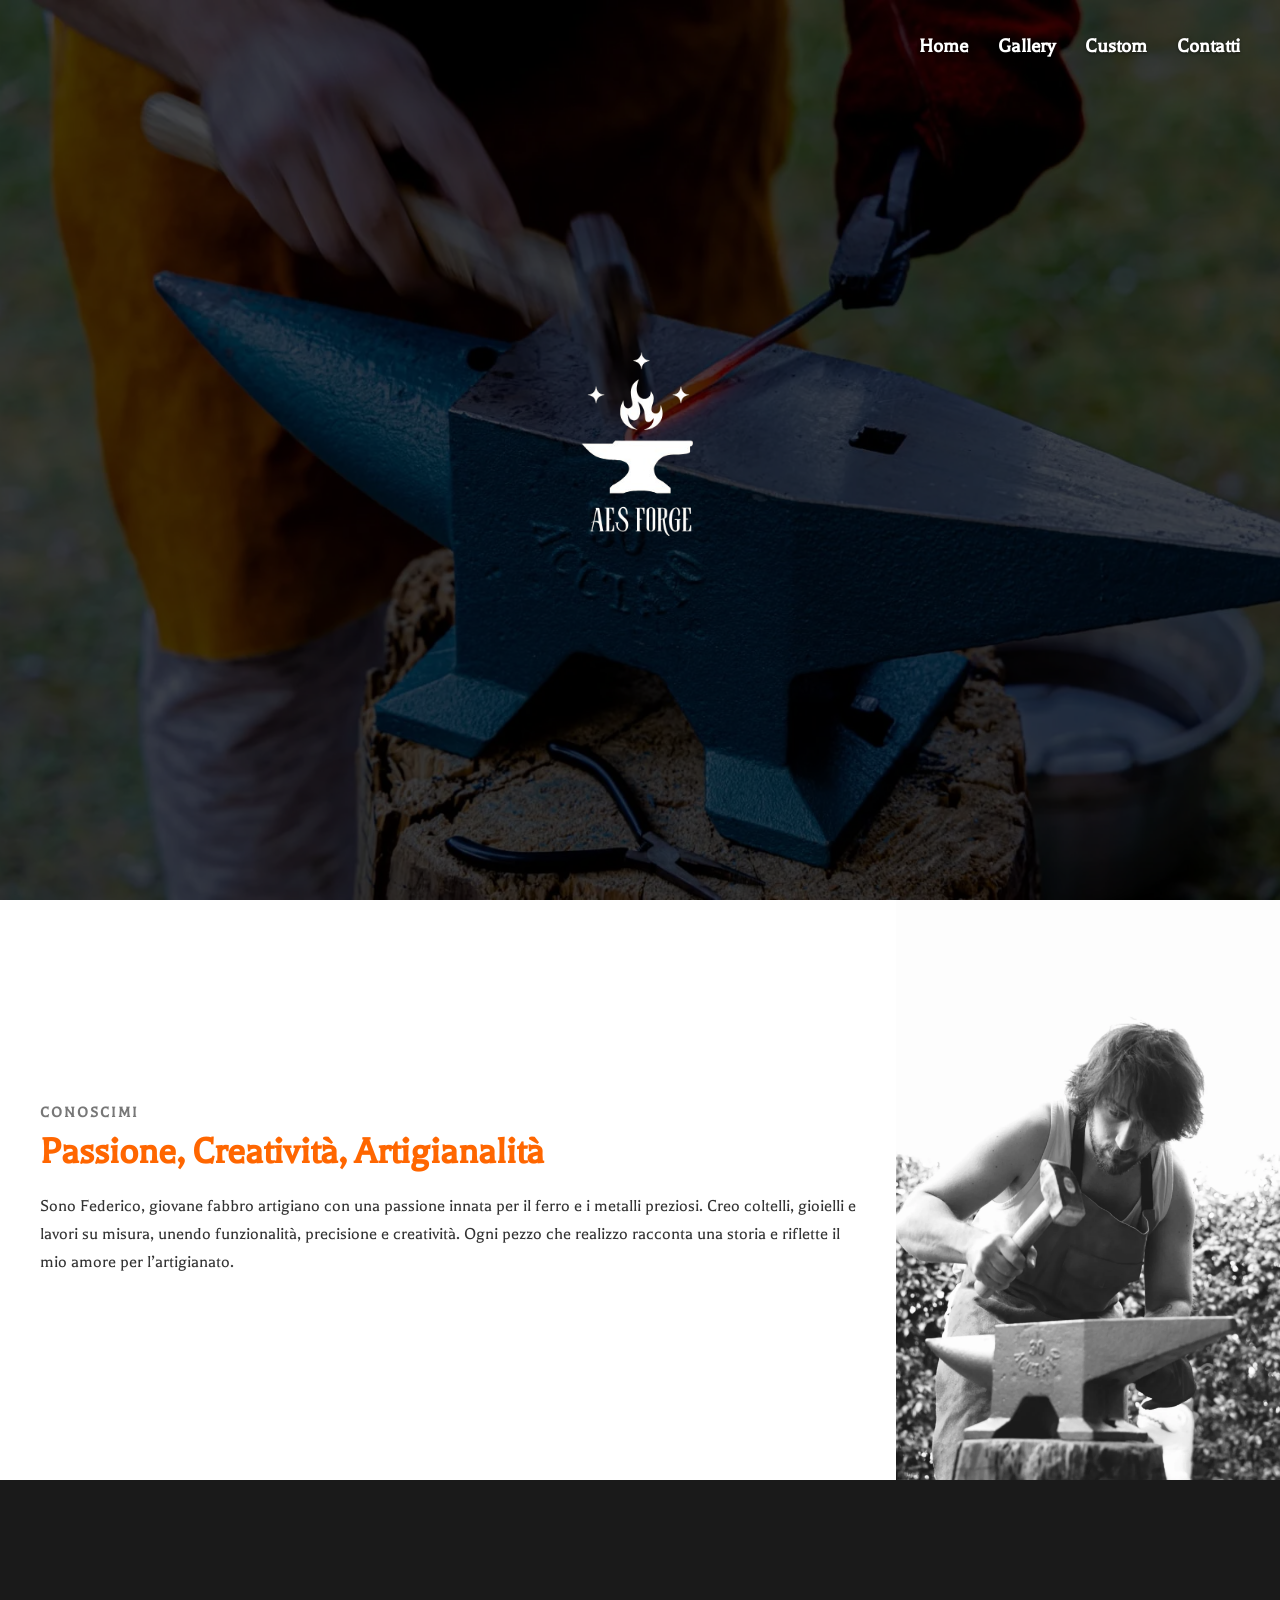
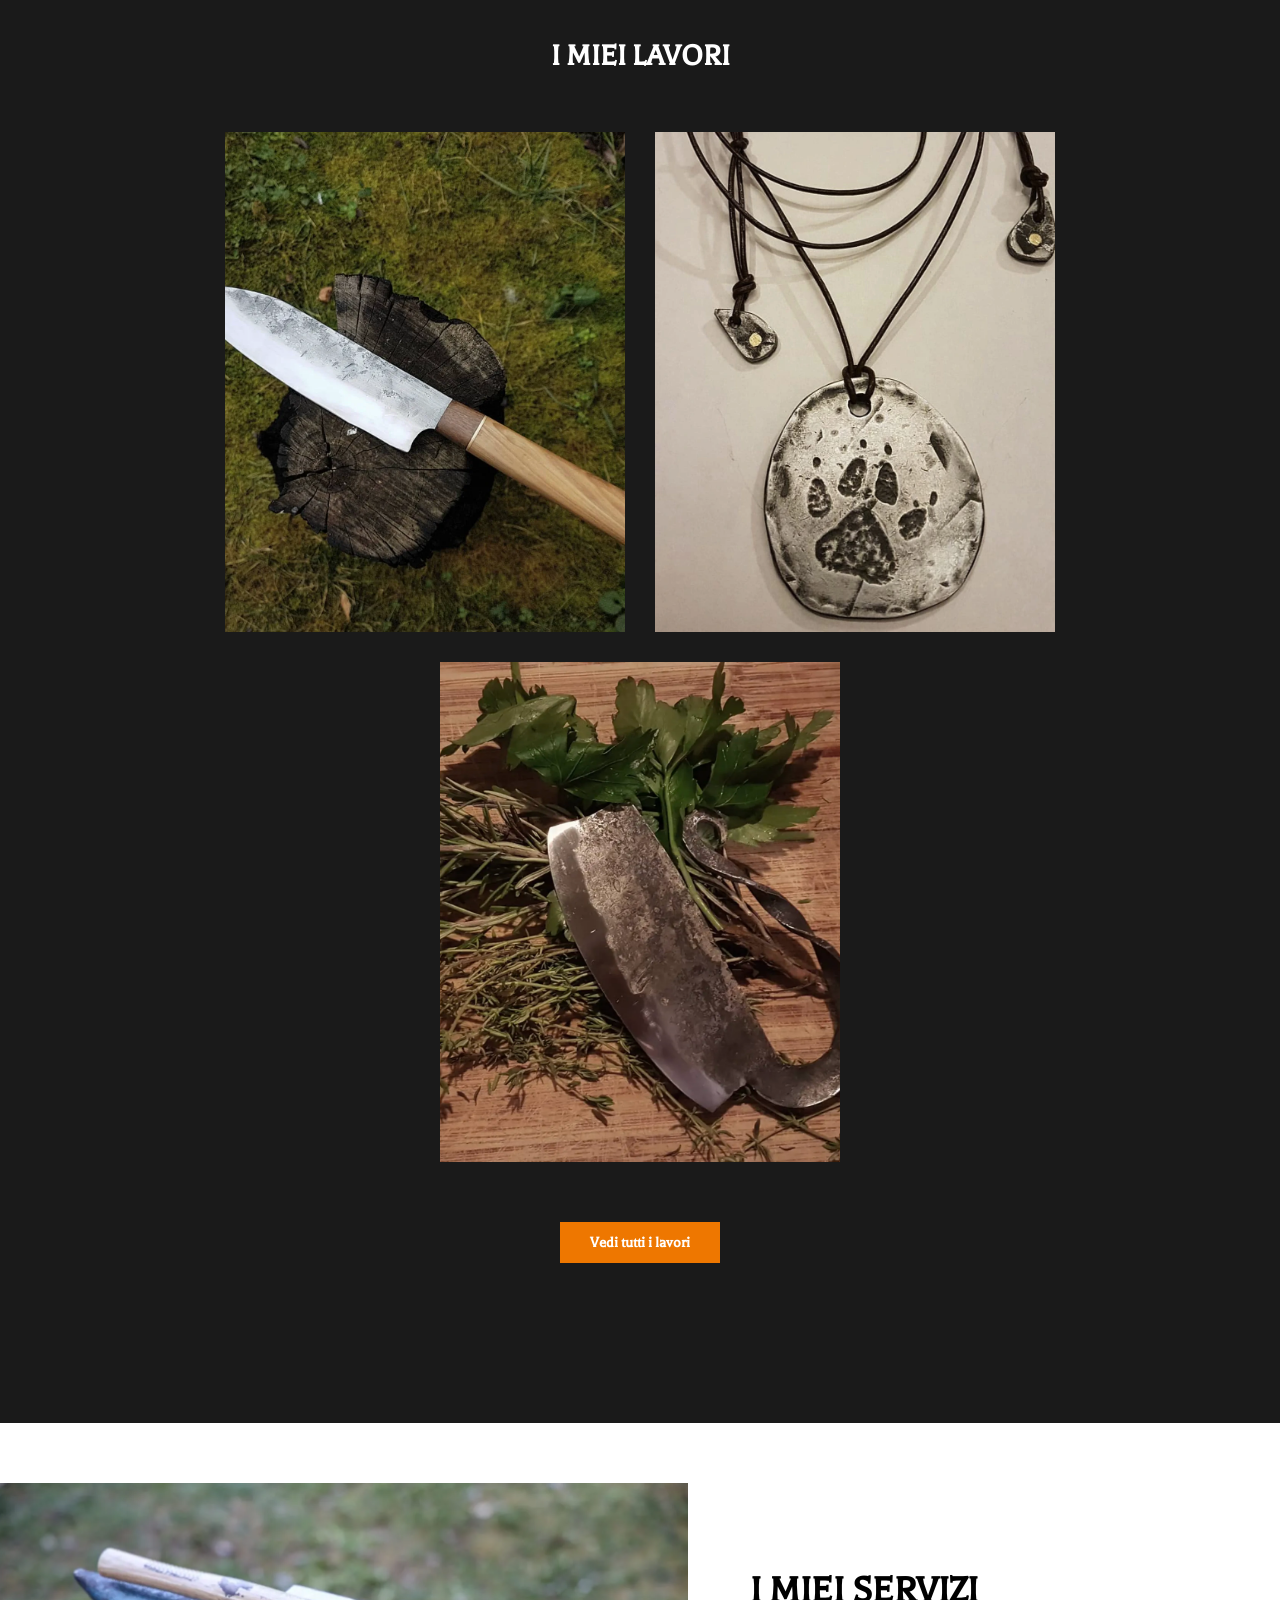
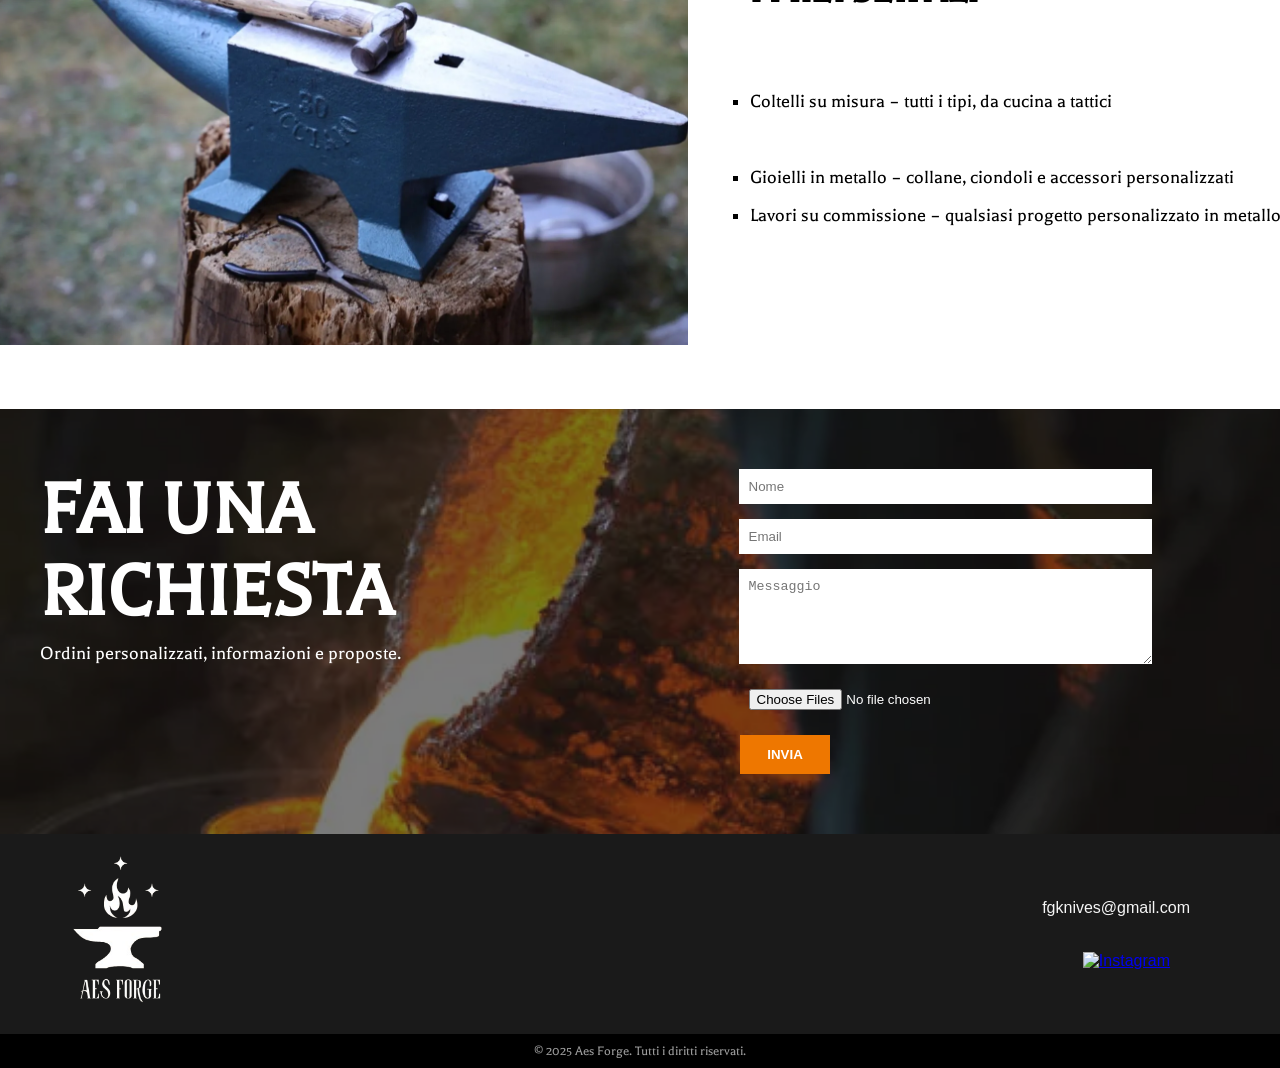
==== index.html @ 9f5e56b7 "Add files via upload" ====
<!DOCTYPE html>
<html lang="it">
<head>
  <meta charset="UTF-8" />
  <meta name="viewport" content="width=device-width, initial-scale=1.0" />
  <title>AES Forge</title>
  <link href="https://fonts.googleapis.com/css2?family=Balthazar&display=swap" rel="stylesheet">
 <link rel="stylesheet" href="css/style.css">



 


</head>
<body>
  <!-- Navbar -->
  <nav id="navbar" class="navbar">
   
    <ul class="nav-links">
      <li><a href="index.html">Home</a></li>
      <li><a href="gallery.html">Gallery</a></li>
      <li><a href="custom.html">Custom</a></li>
    
      <li><a href="contatti.html">Contatti</a></li>
     

    </ul>
  </nav>
  

  <!-- Hero -->
  <section class="hero">
    <img src="img/AES_FORGE-removebg-preview.png" alt="AES Forge Logo" width="150" />
    
  </section>

  <!-- Contenuto -->
 
  <section id="chi-sono" style="display:flex; flex-wrap:wrap; min-height:500px;">
    <!-- Colonna sinistra: testi (70%) -->
    <div class="chi-sono-testo" style="flex:0 0 70%; padding:60px 40px; display:flex; flex-direction:column; justify-content:center; opacity:0; transform:translateX(-150px); transition: all 1.5s cubic-bezier(0.77, 0, 0.175, 1);">
      <h5 style="font-size:1rem; color:#777; text-transform:uppercase; letter-spacing:2px; margin-bottom:10px;">Conoscimi</h5>
      <h1 style="font-size:2.5rem; color:#FF6600; margin-bottom:20px;">Passione, Creatività, Artigianalità</h1>
      <p style="font-size:1.1rem; color:#333; line-height:1.6;">
        Sono Federico, giovane fabbro artigiano con una passione innata per il ferro e i metalli preziosi. Creo coltelli, gioielli e lavori su misura, unendo funzionalità, precisione e creatività. Ogni pezzo che realizzo racconta una storia e riflette il mio amore per l’artigianato.
      </p>
    </div>
  
    <!-- Colonna destra: foto (30%) -->
    <div class="chi-sono-foto" style="flex:0 0 30%; position:relative; opacity:0; transform:translateX(150px); transition: all 1.5s cubic-bezier(0.77, 0, 0.175, 1);">
      <img src="img/bubi2.webp" alt="Foto dell'artigiano" style="width:100%; height:100%; object-fit:cover;">
    </div>
  </section>
  
  
  
  



  <script>
   const chiTesto = document.querySelector('.chi-sono-testo');
const chiFoto = document.querySelector('.chi-sono-foto');

function revealChiSono() {
  const top = chiTesto.getBoundingClientRect().top;
  const bottom = chiTesto.getBoundingClientRect().bottom;
  const windowHeight = window.innerHeight;

  if (top < windowHeight - 100 && bottom > 100) {
    // Appare la colonna di sinistra
    chiTesto.style.opacity = '1';
    chiTesto.style.transform = 'translateX(0)';

    // Appare la foto a destra
    chiFoto.style.opacity = '1';
    chiFoto.style.transform = 'translateX(0)';
  } else {
    // Scompare la colonna di sinistra
    chiTesto.style.opacity = '0';
    chiTesto.style.transform = 'translateX(-150px)';

    // Scompare la foto a destra
    chiFoto.style.opacity = '0';
    chiFoto.style.transform = 'translateX(150px)';
  }
}

window.addEventListener('scroll', revealChiSono);
revealChiSono();




    </script>
  
  
  
  






  </section>
  










  













  
  <section id="preview-gallery">
    <h2>I MIEI LAVORI</h2>
    
    <div class="preview-images">
      <img src="img/lavori/coltello8.webp" alt="Cancello su misura">
      <img src="img/lavori/collana1.webp" alt="Ringhiera artistica">
      <img src="img/lavori/coltello6.webp" alt="Mobile in ferro battuto">
    </div>
  
    <a href="gallery.html" class="btn">Vedi tutti i lavori</a>
  </section>
  



  <section class="servizi">
    <div class="container">
      <div class="servizi-content">
        <div class="servizi-img">
          <img src="img/services.webp" alt="Fabbro al lavoro">
        </div>
  
        <div class="servizi-text">
          <h2>I MIEI SERVIZI</h2>
          <ul>
            <li>Coltelli su misura – tutti i tipi, da cucina a tattici</li>
            <li>Spade e armi decorative – pezzi unici e da collezione</li>
            <li>Gioielli in metallo – collane, ciondoli e accessori personalizzati</li>

            <li>Lavori su commissione – qualsiasi progetto personalizzato in metallo</li>
          </ul>
        </div>
      </div>
    </div>
  </section>
  
  <script>
    const items = document.querySelectorAll(".servizi-text li");

const observer = new IntersectionObserver((entries) => {
  entries.forEach(entry => {
    if (entry.isIntersecting) {
      // aggiungo animazione sequenziale
      items.forEach((item, index) => {
        setTimeout(() => {
          item.classList.add("show");
        }, index * 200); // 200ms di delay tra un li e l’altro
      });
    } else {
      // resetto per poter rianimare quando riscorro
      items.forEach(item => item.classList.remove("show"));
    }
  });
}, { threshold: 0.3 }); // attiva quando almeno il 30% della lista è visibile

observer.observe(document.querySelector(".servizi-text ul"));

  </script>
  




<section class="banner">
    <div class="overlay"></div>
  
    <div class="banner-content">
      <div class="banner-left">
        <h1>FAI UNA RICHIESTA</h1>
        <p>Ordini personalizzati, informazioni e proposte.</p>
      </div>
  
      <div class="banner-right">
        <form action="send.php" method="POST" enctype="multipart/form-data">
            <input type="text" name="name" placeholder="Nome" required>
            <input type="email" name="email" placeholder="Email" required>
            <textarea name="inquiry" placeholder="Messaggio" rows="5" required></textarea>
            <input type="file" name="images" accept="image/pdf" multiple>
            
            
            
            <button type="submit">INVIA</button>
          </form>
          
      </div>
    </div>
  </section>
<script>
document.addEventListener("DOMContentLoaded", () => {
  const bannerLeft = document.querySelector('.banner-left');
  const bannerRight = document.querySelector('.banner-right');

  const observer = new IntersectionObserver((entries) => {
    entries.forEach(entry => {
      if (entry.isIntersecting) {
        if (entry.target.classList.contains('banner-left')) {
          entry.target.classList.add('show');
        } else if (entry.target.classList.contains('banner-right')) {
          setTimeout(() => {
            entry.target.classList.add('show');
          }, 300);
        }
      } else {
        // Reset quando l’elemento esce dal viewport
        entry.target.classList.remove('show');
      }
    });
  }, { threshold: 0.3 });

  observer.observe(bannerLeft);
  observer.observe(bannerRight);
});


</script>  








<footer class="footer">
  <!-- Sezione superiore -->
  <div class="footer-top">
    <div class="footer-left">
      <a href="#"><img src="img/AES_FORGE-removebg-preview.png" alt="Logo"></a>
    </div>
    <div class="footer-right">
      <a href="mailto:info@tuosito.com" class="footer-mail">fgknives@gmail.com</a>
      <div class="social-buttons">
        <a href="#"><img src="img/ig50.png" alt="Instagram"></a>
        
      </div>
    </div>
  </div>

  <!-- Sezione inferiore -->
  
</footer>
<div class="footer-bottom">
    <p>© 2025 Aes Forge. Tutti i diritti riservati.</p>
  </div>

  
  

  <a href="#" id="back-to-top" title="Torna su">↑</a>
  <script>
    const backToTopButton = document.getElementById('back-to-top');
  
    window.addEventListener('scroll', () => {
      if (window.scrollY > 200) { // mostra il pulsante dopo 200px di scroll
        backToTopButton.style.display = 'block';
      } else {
        backToTopButton.style.display = 'none';
      }
    });
  
    backToTopButton.addEventListener('click', (e) => {
      e.preventDefault();
      window.scrollTo({
        top: 0,
        behavior: 'smooth' // scorrimento morbido
      });
    });
  </script>
  

</body>
</html>
---- css/style.css ----
/* Reset */
 * {
    margin: 0;
    padding: 0;
    box-sizing: border-box;
  }

  body {
    font-family: 'Balthazar', serif;
    color: white;
     max-width: 100%;
  overflow-x: hidden!important;
   
  }

  /* Navbar */
  .navbar {
    position: absolute; /* si sovrappone all’hero */
    margin-top: 20px;
    left: 0;
    width: 100%;
    display: flex;
    align-items: center;
    justify-content: space-between;
    padding: 15px 40px;
    background: transparent; /* trasparente sopra l’immagine */
    z-index: 10; /* sopra l’hero */
  }
/* Logo */
.navbar .logo img {
  display: block;
  max-height: 60px;
}

/* Lista link */

.navbar .nav-links {
  list-style: none;
  display: flex;
  gap: 30px;
  margin-left: auto; /* spinge tutta la lista a destra */
  padding: 0;
}

.navbar .nav-links li a {
  text-decoration: none;
  color: #fff; /* bianchi per risaltare sopra l’hero */
  font-weight: 600;
  font-size: 21px;
  transition: color 0.3s ease;
  text-shadow: 0 1px 3px rgba(0,0,0,0.5); /* migliora leggibilità */
}

.navbar .nav-links li a:hover {
  color:#ee7700; /* effetto elegante hover */
}



  /* Hero1 */
  .hero {
    position: relative; /* necessario per l'overlay */
    height: 100vh;
    background: url('../img/hero.webp') center/cover no-repeat;
    display: flex;
    justify-content: center;
    align-items: center;
  }
  
  .hero::after {
    content: "";
    position: absolute;
    top: 0;
    left: 0;
    width: 100%;
    height: 100%;
    background-color: rgba(0, 0, 0, 0.713); /* overlay nero semitrasparente */
    z-index: 1;
  }
  
  .hero img {
    position: relative;
    z-index: 2; /* fa sì che il logo stia sopra l'overlay */
  }
  .hero-logo {
    font-size: 48px;
    font-weight: bold;
    margin-top: 20px;
  }

  .hero-subtitle {
    font-size: 20px;
    margin-top: 10px;
  }


  
  
 




  
  /* Contenuto dopo l'hero */




/* Animazione iniziale: traslazione da sinistra + fade-in */
.chi-sono-anim {
  opacity: 0;
  transform: translateX(-50px);
  transition: all 1s ease-out;
}

/* Classe attiva quando entra in viewport */
.chi-sono-anim.visible {
  opacity: 1;
  transform: translateX(0);
}

/* Zoom leggero sulla foto */
.chi-sono-foto img {
  transition: transform 1s ease-out, opacity 1s ease-out;
  opacity: 0.9;
}

.chi-sono-anim.visible .chi-sono-foto img {
  transform: scale(1.05);
  opacity: 1;
}













.servizi {
  padding: 60px 20px;
  background: #ffffff;
  color: black;
 
}

.container {
  max-width: 1200px;
  margin: 0 auto;
}

.servizi-content {
  display: flex;
  align-items: center;
  gap: 20px;
  flex-wrap: wrap; /* su mobile va a colonna */
}

.servizi-img {
  flex: 1;
}

.servizi-img img {
  width: 120%;
 transform: translateX(-60px);
 
}

.servizi-text {
  flex: 1;
  transform: translateX(100px);
  
}

.servizi-text h2 {
  font-size: 40px;
  
  margin-top: -100px;
  color: #000000;
}

.servizi-text ul {
  list-style-type: square;
  padding: 0;
 transform: translateY(5rem);
 
}


.servizi-text li {
  opacity: 0;
 
  transition: opacity 0.6s ease, transform 0.6s ease;
  margin-bottom: 18px;
  font-size: 20px;
}

.servizi-text li.show {
  opacity: 1;
  transform: translateY(0);
}



















  
  #preview-gallery {
    text-align: center;
    padding: 60px 20px;
    background-color: #1a1a1a;
     /* leggero sfondo per staccare dalla hero */
     
  }
  
  #preview-gallery h2 {
    font-size: 2rem;
    margin-top: 100px;
    color: #ffffff;
  }
  

  
  .preview-images {
    display: flex;
    flex-wrap: wrap;
    justify-content: center;
    gap: 30px;
    margin-bottom: 60px;
    margin-top: 60px;

  }
  
  .preview-images img {
    width: 400px;
    height: 500px;
    object-fit: cover;
    
   
    transition: transform 0.3s, box-shadow 0.3s;
  }
  
  .preview-images img:hover {
    transform: scale(1.05);
   
  }
  
  #preview-gallery .btn {
    display: inline-block;
    padding: 12px 30px;
    background-color: #ee7700; /* colore del bottone */
    color: #ffffff;
    text-decoration: none;
    margin-bottom: 100px;
    font-weight: bold;
    transition: background-color 0.3s;
  }
  
  #preview-gallery .btn:hover {
    background-color: #944c03;
    color: white;
  }













  /* banner */
  .banner {
    position: relative;
    display: flex;
    justify-content: center;
    align-items: center;
    padding: 60px 20px;
    background: url('../img/banner3.webp') center/cover no-repeat;
    color: #fff;
    flex-wrap: wrap;
  }
  
  .banner .overlay {
    position: absolute;
    top: 0;
    left: 0;
    width: 100%;
    height: 100%;
    background-color: rgba(26, 25, 25, 0.572); /* overlay semitrasparente */
    z-index: 1;
  }
  
  .banner-content {
    position: relative;
    display: flex;
    justify-content: space-between;
    align-items: flex-start;
    flex-wrap: wrap;
    width: 100%;
    max-width: 1200px;
    gap: 20px;
    z-index: 2;
  }
  
  .banner-left {
    flex: 1;
    min-width: 250px;
  }
  
  .banner-left h1 {
    font-family: 'Balthazar', serif;
    font-size: 5rem;
    margin-bottom: 10px;
  }
  
  .banner-left p {
    font-size: 20px;
  }
  
  .banner-right {
    flex: 1;
    min-width: 300px;
  }
  
  .banner-right form {
    display: flex;
    flex-direction: column;
    align-items: center;
    gap: 15px;
  }
  
  .banner-right input,
  .banner-right textarea {
    padding: 10px;
    border: none;
    
    width: 70%;
  }
  
  .banner-right button {
    padding: 12px;
    border: none;
    background-color: #ee7700;
    color: #fff;
    margin-left: -320px;
    cursor: pointer;
    font-weight: bold;
    transition: background-color 0.3s ease;
    width: 90px;
  }
  
  .banner-right button:hover {
    background-color: #9c3f01;
  }
  



/* Stato iniziale */
.banner-left,
.banner-right {
  opacity: 0;
  transition: opacity 0.8s ease, transform 0.8s ease;
}

.banner-left {
  transform: translateX(-50px); /* parte da sinistra */
}

.banner-right {
  transform: translateX(50px); /* parte da destra */
}

/* Stato finale */
.banner-left.show,
.banner-right.show {
  opacity: 1;
  transform: translateX(0);
}


  

  /* footer */

  .footer {
    background-color: #1a1a1a;
    color: #f5f5f5;
    font-family: 'Arial', sans-serif;
    padding: 50px 60px;
    font-size: 16px;
    height: 200px;
  }
  
  .footer-top {
    display: flex;
    justify-content: space-between;
    align-items: center; /* centra verticalmente logo e contenuti */
    height: 100%; /* fa sì che occupi tutta l’altezza disponibile */
  }
  .footer-left img {
    height: 160px;
    width: auto;
    display: block;
    object-fit: contain;
   z-index: 30px;
  }
  
  .footer-right {
    display: flex;
    flex-direction: column;
    align-items: flex-end;
    gap: 15px;
    margin-right: 30px;
  }
  
  .footer-mail {
    color: #f5f5f5;
    text-decoration: none;
    font-weight: 500;
    font-size: 16px;
    transition: color 0.3s, transform 0.3s;
    margin-bottom: 20px;
  }
  
  .footer-mail:hover {
    color: #ee7700;
    transform: translateY(-2px);
  }
  
  .social-buttons {
    display: flex;
    gap: 20px;
    transform: translateX(-20px); 
  }
  
  .social-buttons a img {
    width: 45px;
    transition: transform 0.3s;
  }
  
  .social-buttons a:hover img {
    transform: scale(1.15);
  }
  
  .footer-bottom {
    
    text-align: center;
    font-size: 14px;
    color: #ffffff9e;
    padding: 10px;
    background-color: #000000;
    
   
   
  }
  
  







  #back-to-top {
    position: fixed;
    bottom: 30px;
    right: 30px;
    display: none; /* inizialmente nascosta */
    background-color: #1b1b1b;
    color: #f5f5f5;
    font-size: 24px;
    padding: 10px 15px;
    text-decoration: none;
    border: none;
    cursor: pointer;
    transition: background 0.3s, transform 0.3s;
    z-index: 1000;
  }
  
  #back-to-top:hover {
    background-color: #ee7700;
    transform: translateY(-2px);
    color: #ffffff;
    border-radius: 2px; /* piccolo dettaglio elegante */
  }
  



/* ======================================= */
/* MEDIA QUERY: Schermi fino a 600px (Mobile) */
/* FOCUS: Navbar e Hero */
/* ======================================= */
@media (max-width: 600px) {

  body{
    overflow-x: hidden;
  }

    .navbar .nav-links {
        /* Mantiene il layout orizzontale come su desktop */
        flex-direction: row; 
        gap: 15px; /* Riduce lo spazio tra i link per farli stare */
        margin-left: auto;
         /* Assicura che la lista resti a destra */
    }

    .navbar .nav-links li a {
        font-size: 13px; /* Riduce la dimensione del font */
        padding: 0;
    }

    /* --- Hero --- */
    .hero {
  
        height: 60vh; /* Riduce l'altezza per schermi piccoli */
        /* display: flex; (già impostato) per centrare il logo */
        justify-content: center;
        align-items: center;
    }
    
    .hero img {
        width: 80px; /* Riduce la dimensione del logo */
    }

    /* --- Sezione Chi Sono (Stacking Verticale) --- */
    #chi-sono {
        /* Forza la visualizzazione a colonna singola */
      
        min-height: 300px !important; /* Rimuove l'altezza minima fissa */
        padding: 0 20px; /* Aggiunge padding laterale generale */
    }


    .chi-sono-testo h1 {
        /* Riduce la dimensione del titolo */
        font-size: 30px!important; 
    }
    
    .chi-sono-testo p {
        font-size: 10px!important;
    }

  
    
    .chi-sono-foto img {
        width: 100%;
        height: 100%;
        
    }

    #preview-gallery {
        padding: 40px 10px; /* Riduce il padding generale */
    }
    
    #preview-gallery h2 {
        margin-top: 50px; /* Assicura un po' di spazio dopo la sezione precedente */
        margin-bottom: 30px;
    }

    .preview-images {
        /* Manteniamo flex-wrap per adattare le immagini */
        flex-direction: row; 
        flex-wrap: wrap; /* Permette l'andata a capo */
        justify-content: center;
        gap: 15px; /* Riduce lo spazio tra le immagini */
        margin-bottom: 40px;
    }

   

    /* Regola specifica per la terza immagine: la forziamo ad andare a capo e centrarla */
    .preview-images img:nth-child(3) {
        flex-basis: 100%; /* Forza la terza immagine a occupare tutta la riga */
        width: 60%; /* Imposta una larghezza più gestibile per centrarla */
        max-width: 250px;
        margin: 15px auto 0 auto; /* Centra orizzontalmente e aggiunge spazio sopra */
        
    }
    
    #preview-gallery .btn {
        margin-bottom: 50px; /* Riduci il margine inferiore */
    }

.servizi {
        padding: 40px 10px; /* Riduce il padding verticale e laterale */
    }
    
    .servizi-content {
        /* Mantiene il layout orizzontale (row) e permette il wrap in caso */
        flex-direction: row; 
        flex-wrap: wrap; /* Assicura che se non c'è spazio, si impili */
        align-items: flex-start; /* Allinea gli elementi in alto */
        padding: 0;
        margin-top: 50px;
    }

    .servizi-img,
    .servizi-text {
        /* Entrambi gli elementi occupano circa il 50% della larghezza */
        flex: 1 1 calc(50% - 10px); 
         /* Padding ridotto */
        /* Rimuove trasformazioni */
        transform: none !important; 
    }
    
    /* Impostazione ORDINE: FOTO a Sinistra (1), TESTO a Destra (2) */
    .servizi-img {
        order: 1; 
    }

    .servizi-img img {
        width: 100%; /* L'immagine occupa la larghezza completa del suo 50% */
        transform: none !important; 
        height: auto;
        display: block;
    }

    .servizi-text {
        order: 2; 
    }

    .servizi-text h2 {
        font-size: 24px; /* Riduce dimensione del titolo */
        margin-top: 0px; 
        margin-bottom: 10px;
        transform: translateX(10px); /* Allinea il titolo a sinistra */
    }
    
    .servizi-text ul {
        transform: translateY(-25px) !important; 
         /* Aggiunge padding per i puntini della lista */
        margin-top: 30px;
        padding: 20px;
    }

    .servizi-text li {
        font-size: 13px; /* Font molto piccolo per farli stare */
        margin-bottom: 5px;
        
        transform: translateY(0) !important;
        
    }

.banner {
        padding: 90px 10px; /* Riduce il padding verticale e laterale */
    }

    .banner-content {
        /* Forza la visualizzazione a colonna: Titolo sopra, Form sotto */
        flex-direction: column;
        padding: 0 10px; /* Aggiunge padding laterale */
    }

    .banner-left,
    .banner-right {
        /* Piena larghezza per entrambi */
        flex: 1 1 100%;
        min-width: 100%;
        
        /* Disabilita le animazioni di traslazione per il mobile, forzando la visualizzazione immediata */
        
        
    }

    /* --- Titolo e Sottotitolo (Banner Left) --- */
    .banner-left {
        order: 1; /* Mette il titolo per primo */
        text-align: center;
        margin-bottom: 20px;
     
    }
    
    .banner-left h1 {
        font-size:45px; /* Riduce la dimensione del titolo */
        margin-bottom: 5px;
       

    }
    
    .banner-left p {
        font-size: 20px;
        color: #ffffffc0;
    }

    /* --- Modulo (Banner Right) --- */
    .banner-right {
        order: 2; /* Mette il form sotto il titolo */
        padding: 0;
    }
    
    .banner-right form {
        width: 100%;
        align-items: center; /* Centra i campi */
        gap: 10px; /* Riduce lo spazio tra i campi */
    }

    .banner-right input,
    .banner-right textarea {
        /* Campi al 100% della larghezza del form (più usabili) */
        width: 70%; 
        padding: 12px;
        box-sizing: border-box; /* Include padding e bordo nella larghezza totale */
    }
    
    .banner-right button {
        /* Centra il bottone sotto i campi */
        margin-left: 0; 
        width: 90%;
        max-width: 100px; /* Larghezza massima gestibile */
        padding: 15px;
        margin-top: 10px;
    }













    .footer {
        height: auto; /* L'altezza si adatta al contenuto */
        padding: 30px 20px; /* Riduce il padding generale */
    }
    
    .footer-top {
        /* Passa a layout verticale: Logo in alto, Contatti in basso */
        flex-direction: row;
        align-items: center; /* Centra gli elementi orizzontalmente */
        height: auto;
    }

    /* --- Logo (Footer Left) --- */
    .footer-left {
        order: 1; /* Mette il logo per primo */
        margin-bottom: 20px;
    }
    
    .footer-left img {
        height: 100px; /* Riduci la dimensione del logo */
    }

    /* --- Contatti e Social (Footer Right) --- */
    .footer-right {
        order: 2; /* Mette i contatti sotto il logo */
        align-items: center; /* Centra l'email e i social */
        margin-right: 0; /* Rimuovi il margine a destra */
        text-align: center;
    }
    
    .footer-mail {
        font-size: 14px; /* Riduci la dimensione del font dell'email */
        margin-bottom: 15px; /* Spazio tra email e social */
    }
    
    .social-buttons {
        gap: 15px; /* Riduci lo spazio tra i social */
        transform: none; /* Rimuovi la trasformazione */
    }
    
    .social-buttons a img {
        width: 35px; /* Riduci la dimensione delle icone social */
    }

    /* --- Footer Bottom (Copyright) --- */
    .footer-bottom {
        padding: 10px 20px;
        font-size: 12px; /* Riduci la dimensione del copyright */
    }

    /* --- Back to Top Button --- */
    #back-to-top {
        bottom: 20px;
        right: 20px;
        font-size: 20px;
        padding: 8px 12px;
    }



    
}

@media (min-width: 601px) and (max-width: 1024px) {
    /* Inserisci qui le regole per il tablet */
    .navbar {
        padding: 15px 20px;
    }

    .navbar .nav-links {
        gap: 20px; /* Riduce leggermente lo spazio tra i link */
    }
    
    .navbar .nav-links li a {
        font-size: 19px;
    }

    /* --- Hero --- */
    .hero {
        height: 70vh; 
    }
    
    .hero img {
        width: 130px; 
    }

    /* --- Sezione Chi Sono (Layout compatto 60/40) --- */
    #chi-sono {
        min-height: 400px;
    }

   
    .chi-sono-testo h1 {
        font-size: 2rem;
    }
    
    .chi-sono-testo p {
        font-size: 1rem;
    }
    
    /* --- Sezione Gallery (Compatta) --- */
    .preview-images {
        gap: 20px;
    }

    .preview-images img {
        width: 300px;
        height: 300px;
    }
    
    /* --- Sezione Servizi (Layout compatto) --- */
   .servizi-img img{
    width: 400px;
    transform: translateX(-20px);
   }
    
    .servizi-text {
        transform: translateX(-20px); 
       
    }
    
    .servizi-text h2 {
        transform: translateY(50px);
        font-size: 35px;
    }
    .servizi-text ul li{
      font-size: 20px; 
      width: 500px!important;
    }

    /* --- Sezione Banner (Richiesta) --- */
    .banner-left h1 {
        font-size: 4rem;
    }
    
    .banner-right button {
        /* Adatta la posizione del bottone del form */
        margin-left: -150px; 
    }

    /* --- Footer --- */
    .footer {
        padding: 40px 30px;
    }
    
    .footer-left img {
        height: 140px; 
    }
    
    .footer-right {
        margin-right: 10px;
    }


    
}
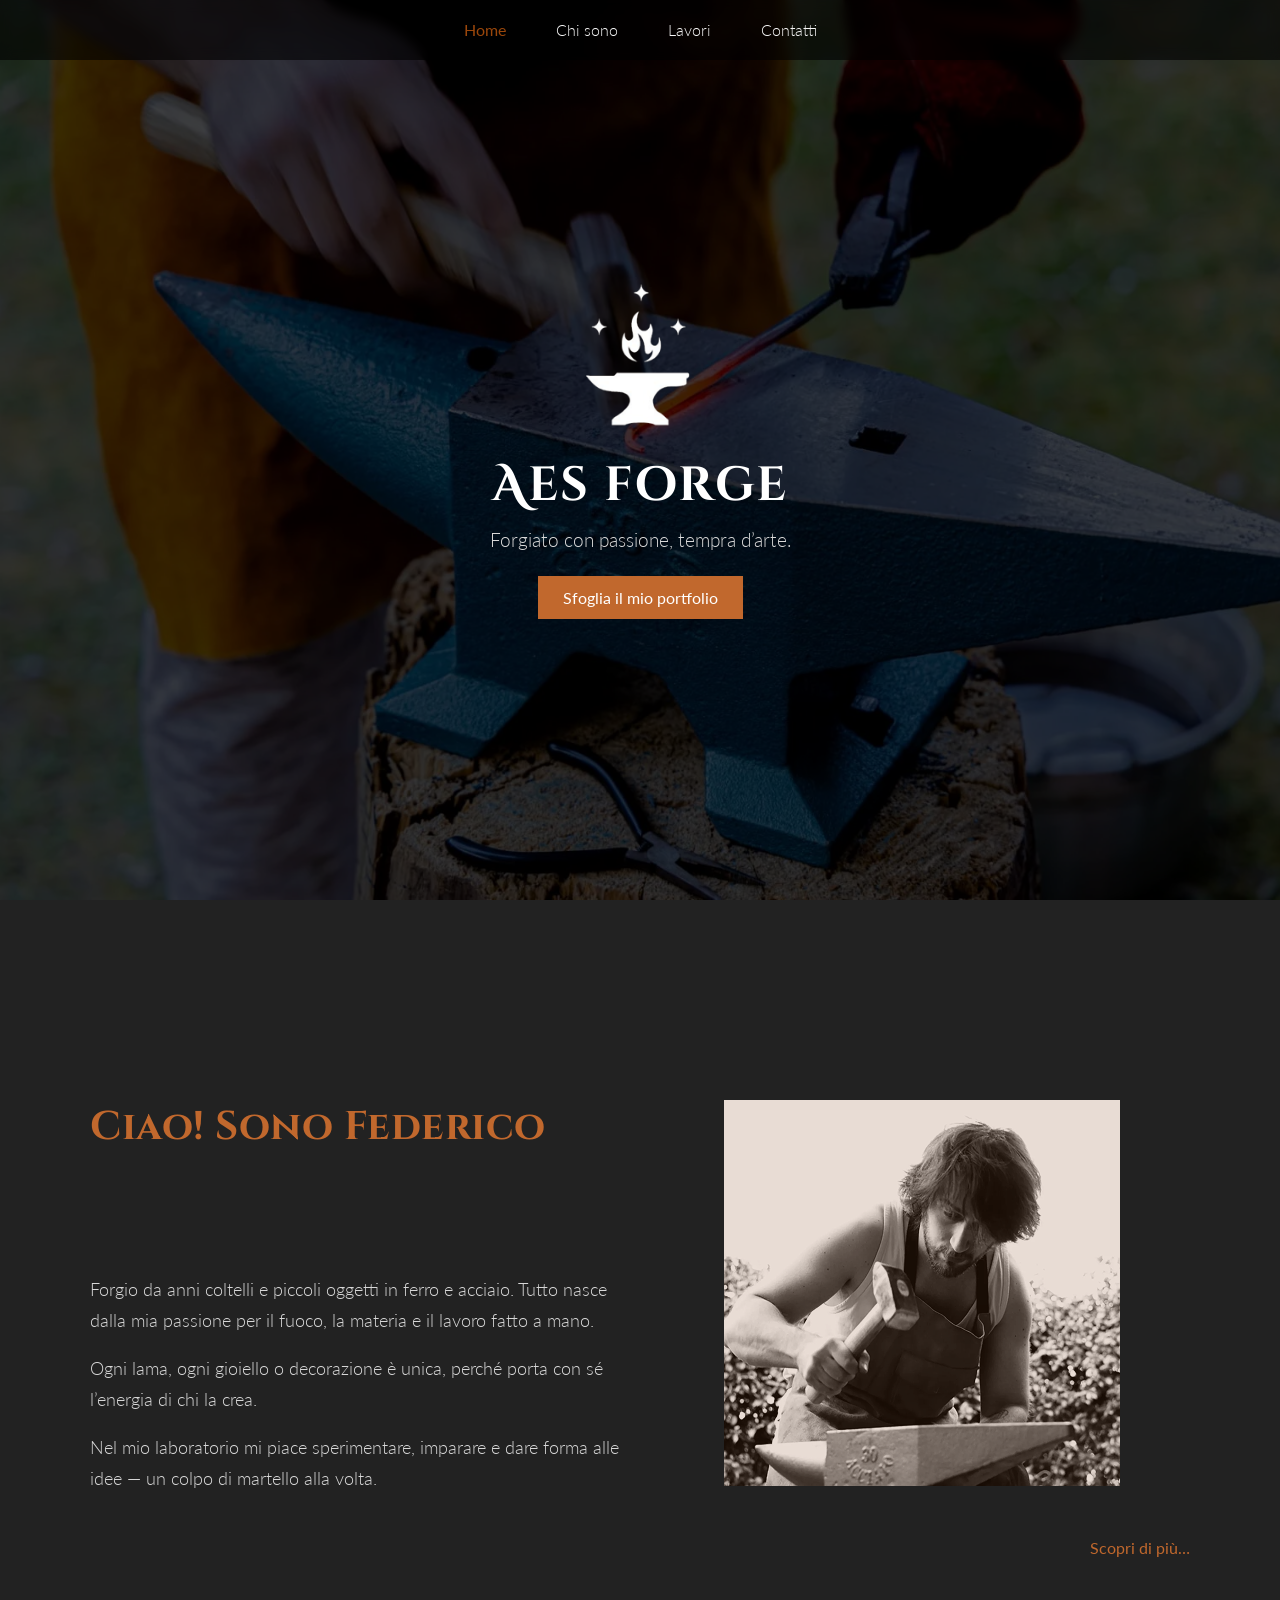
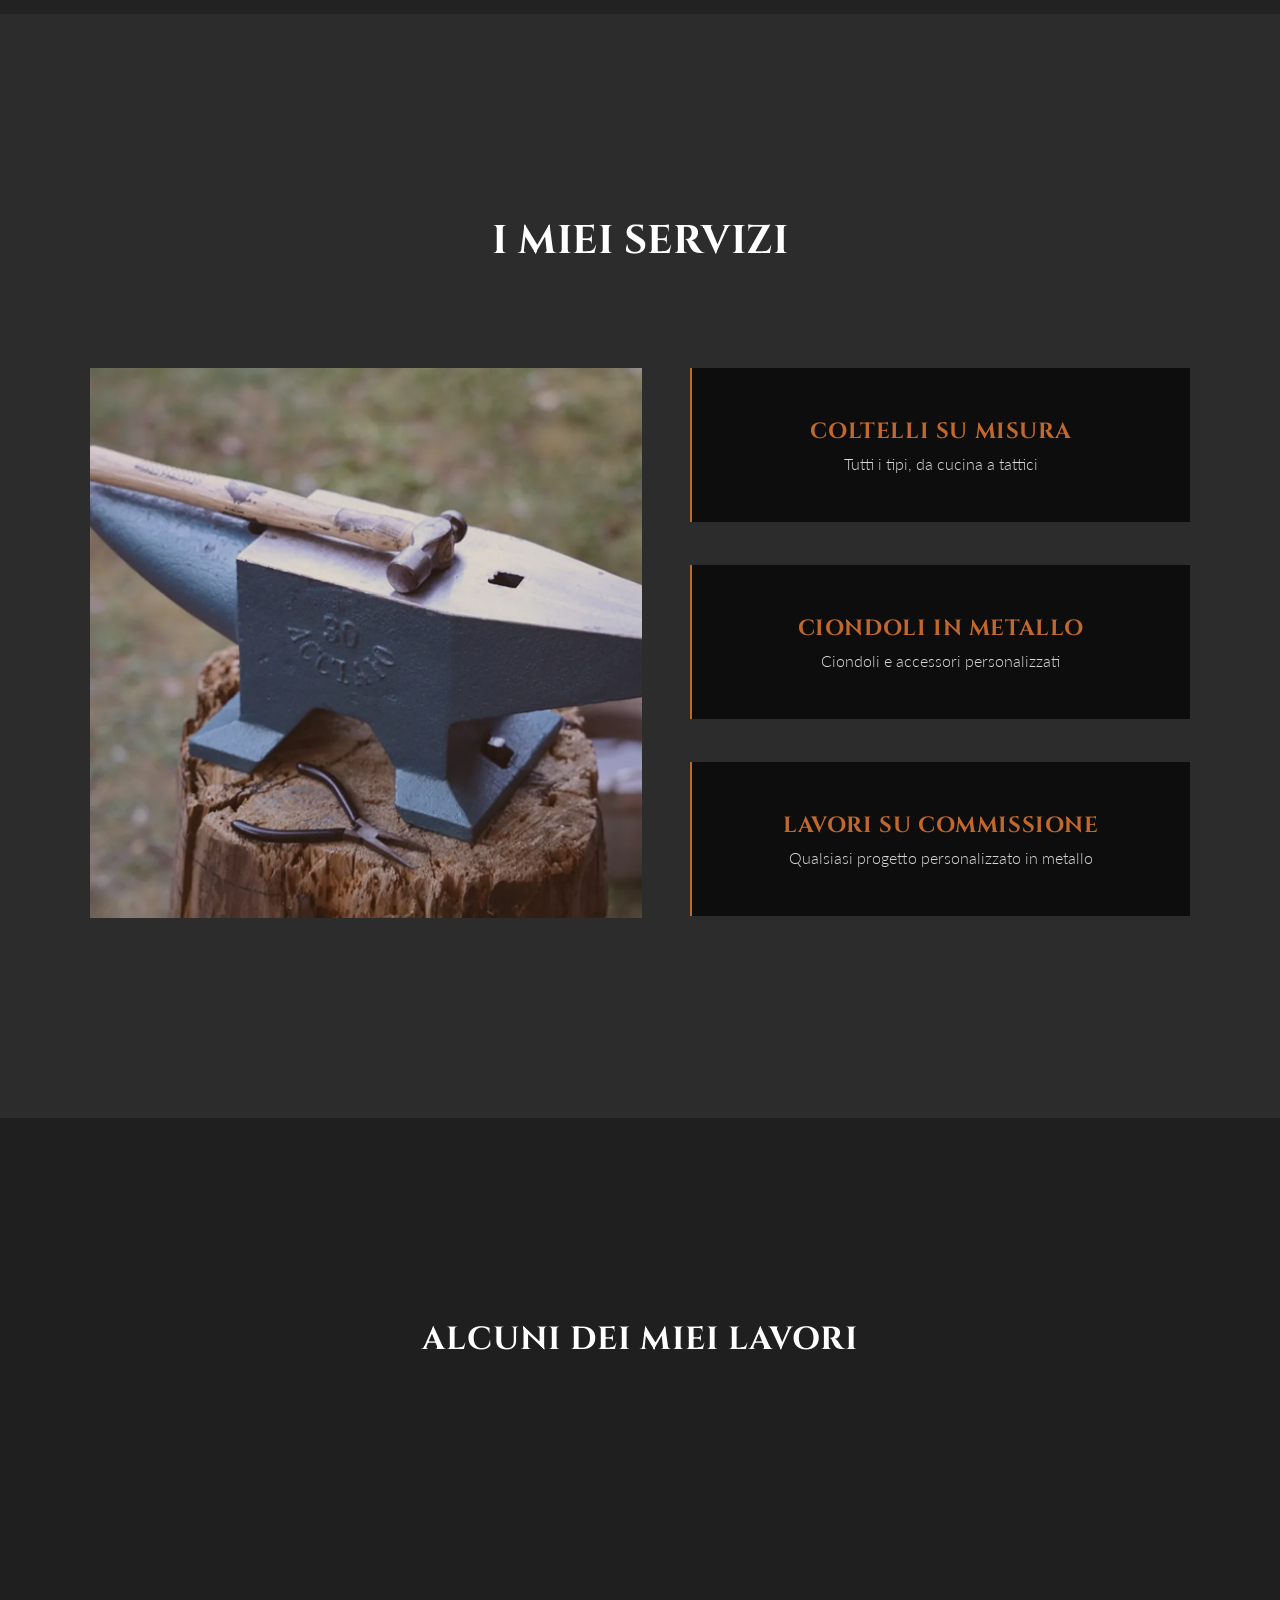
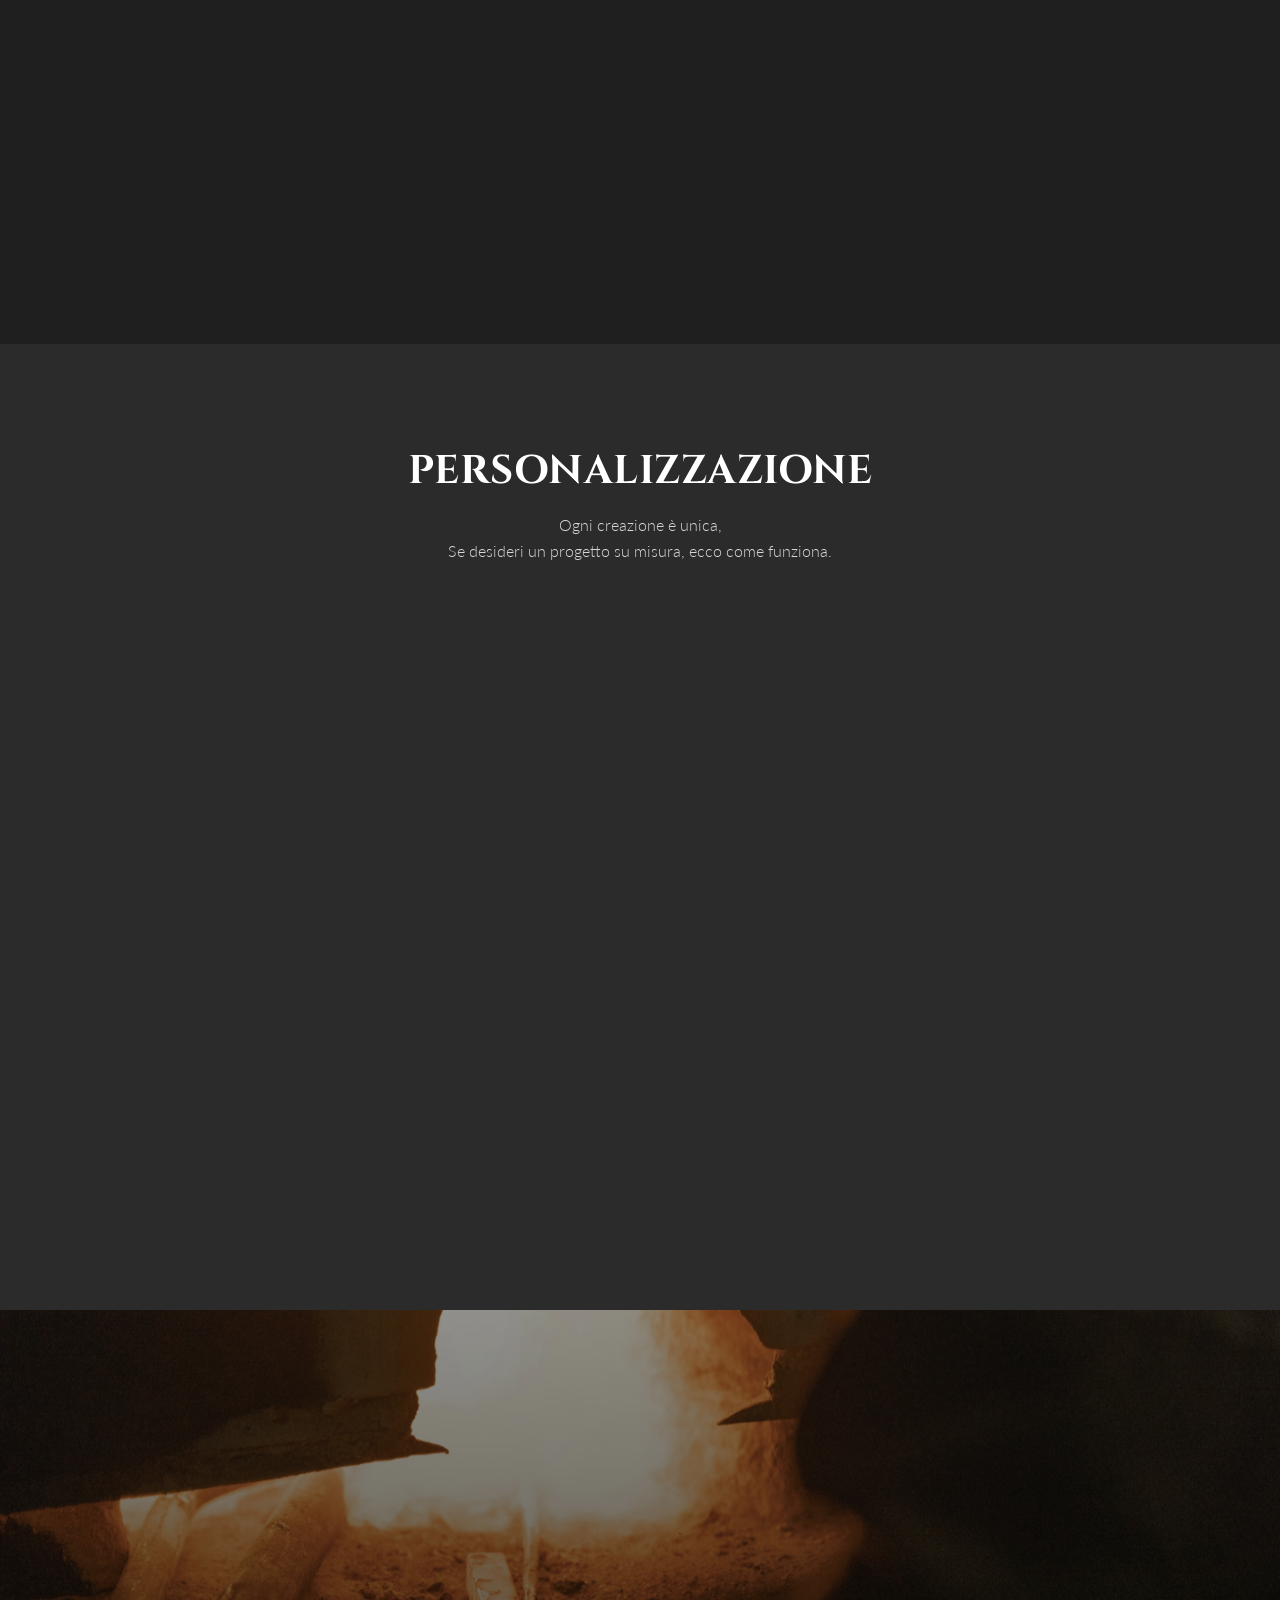
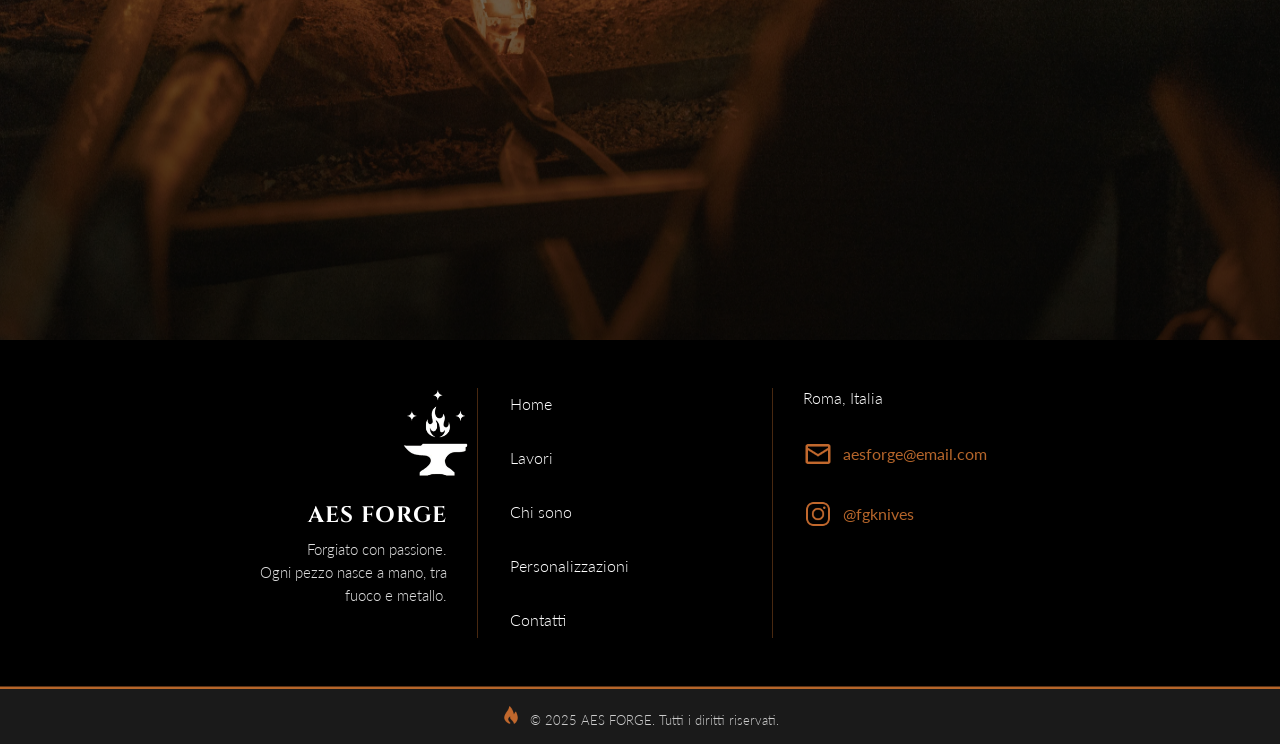
==== commit 24570fb2: "Add files via upload" ====
--- a/index.html
+++ b/index.html
@@ -1,305 +1,307 @@
 <!DOCTYPE html>
 <html lang="it">
 <head>
-  <meta charset="UTF-8" />
-  <meta name="viewport" content="width=device-width, initial-scale=1.0" />
+  <meta charset="UTF-8">
+  <meta name="viewport" content="width=device-width, initial-scale=1.0">
   <title>AES Forge</title>
-  <link href="https://fonts.googleapis.com/css2?family=Balthazar&display=swap" rel="stylesheet">
- <link rel="stylesheet" href="css/style.css">
-
-
-
- 
-
-
+  <link rel="stylesheet" href="css/style.css">
+  <link rel="preconnect" href="https://fonts.googleapis.com">
+<link rel="preconnect" href="https://fonts.gstatic.com" crossorigin>
+<link href="https://fonts.googleapis.com/css2?family=Cinzel+Decorative:wght@400;700;900&family=Cinzel:wght@400..900&family=Lato:ital,wght@0,100;0,300;0,400;0,700;0,900;1,100;1,300;1,400;1,700;1,900&display=swap" rel="stylesheet">
 </head>
 <body>
-  <!-- Navbar -->
-  <nav id="navbar" class="navbar">
-   
-    <ul class="nav-links">
-      <li><a href="index.html">Home</a></li>
-      <li><a href="gallery.html">Gallery</a></li>
-      <li><a href="custom.html">Custom</a></li>
-    
-      <li><a href="contatti.html">Contatti</a></li>
-     
-
-    </ul>
-  </nav>
-  
-
-  <!-- Hero -->
+
+  <!-- NAVBAR -->
+  <header class="navbar">
+
+    <nav>
+      <ul>
+        <li><a href="index.html" class="active">Home</a></li>
+        <li><a href="chisono.html">Chi sono</a></li>
+        <li><a href="lavori.html">Lavori</a></li>
+        
+        <li><a href="contatti.html">Contatti</a></li>
+      </ul>
+    </nav>
+  </header>
+
+  <!-- HERO -->
   <section class="hero">
-    <img src="img/AES_FORGE-removebg-preview.png" alt="AES Forge Logo" width="150" />
-    
+    <div class="overlay"></div>
+    <div class="hero-content">
+      <img src="img/Rectangle 13.png" alt="AES Forge logo" class="logo">
+      <h1>Aes forge</h1>
+      <p>Forgiato con passione, tempra d’arte.</p>
+      <a href="lavori.html" class="btn">Sfoglia il mio portfolio</a>
+    </div>
   </section>
 
-  <!-- Contenuto -->
- 
-  <section id="chi-sono" style="display:flex; flex-wrap:wrap; min-height:500px;">
-    <!-- Colonna sinistra: testi (70%) -->
-    <div class="chi-sono-testo" style="flex:0 0 70%; padding:60px 40px; display:flex; flex-direction:column; justify-content:center; opacity:0; transform:translateX(-150px); transition: all 1.5s cubic-bezier(0.77, 0, 0.175, 1);">
-      <h5 style="font-size:1rem; color:#777; text-transform:uppercase; letter-spacing:2px; margin-bottom:10px;">Conoscimi</h5>
-      <h1 style="font-size:2.5rem; color:#FF6600; margin-bottom:20px;">Passione, Creatività, Artigianalità</h1>
-      <p style="font-size:1.1rem; color:#333; line-height:1.6;">
-        Sono Federico, giovane fabbro artigiano con una passione innata per il ferro e i metalli preziosi. Creo coltelli, gioielli e lavori su misura, unendo funzionalità, precisione e creatività. Ogni pezzo che realizzo racconta una storia e riflette il mio amore per l’artigianato.
+
+
+
+
+  <!-- INTRO / ABOUT -->
+<section class="intro" id="chi-sono">
+  <div class="intro__wrap">
+    <div class="intro__text reveal fade-left" style="--d:0s">
+      <h2 class="intro__title">Ciao! sono Federico</h2>
+
+      <p>Forgio da anni coltelli e piccoli oggetti in ferro e acciaio.
+        Tutto nasce dalla mia passione per il fuoco, la materia e il lavoro fatto
+        a mano.</p>
+
+      <p>Ogni lama, ogni gioiello o decorazione è unica, perché porta con sé
+        l’energia di chi la crea.</p>
+
+      <p>Nel mio laboratorio mi piace sperimentare, imparare e dare forma alle
+        idee — un colpo di martello alla volta.</p>
+    </div>
+
+    <figure class="intro__media reveal fade-right" style="--d:.3s">
+      <div class="photo-frame">
+        <img src="img/Rectangle 15.png" alt="Federico al lavoro sull'incudine">
+      </div>
+    </figure>
+  </div>
+
+  <div class="intro__more reveal fade-bottom" style="--d:.6s">
+    <a href="chisono.html" class="more-link">Scopri di più…</a>
+  </div>
+</section>
+
+
+<section class="services" id="servizi">
+  <div class="services__wrap">
+    <h2 class="services__title">I miei servizi</h2>
+
+    <div class="services__grid">
+      <!-- IMMAGINE SINISTRA -->
+      <figure class="services__media">
+        <!-- sostituisci con la tua immagine -->
+        <img src="img/Rectangle 32.png" alt="Incudine e strumenti da forgiatura">
+      </figure>
+
+      <!-- CARD DESTRA -->
+      <div class="services__list">
+        <article class="service-card reveal" style="--d:0s">
+          <h3>Coltelli su misura</h3>
+          <p>Tutti i tipi, da cucina a tattici</p>
+        </article>
+
+        <article class="service-card reveal" style="--d:.18s">
+          <h3>Ciondoli in metallo</h3>
+          <p>Ciondoli e accessori personalizzati</p>
+        </article>
+
+        <article class="service-card reveal" style="--d:.36s">
+          <h3>Lavori su commissione</h3>
+          <p>Qualsiasi progetto personalizzato in metallo</p>
+        </article>
+      </div>
+    </div>
+  </div>
+</section>
+
+
+
+
+
+
+
+<section class="works" id="lavori">
+  <div class="works__wrap">
+    <h2 class="works__title">Alcuni dei miei lavori</h2>
+
+    <div class="works__gallery">
+      <figure class="work-item reveal fade-up" style="--d:0s">
+        <img src="img/lavori/coltello2.webp" alt="Coltello artigianale in acciaio e legno">
+      </figure>
+      <figure class="work-item reveal fade-up" style="--d:.2s">
+        <img src="img/lavori/collana2.webp" alt="Ciondolo in ferro forgiato">
+      </figure>
+      <figure class="work-item reveal fade-up" style="--d:.4s">
+        <img src="img/lavori/collana1.webp" alt="Gioiello in metallo inciso">
+      </figure>
+    </div>
+
+    <div class="works__cta reveal fade-up" style="--d:.8s">
+      <a href="lavori.html" class="btn-fucina">Entra nella fucina</a>
+    </div>
+  </div>
+</section>
+
+
+
+<section class="custom" id="personalizzazione">
+  <div class="custom__wrap">
+    <h2 class="custom__title">Personalizzazione</h2>
+    <p class="custom__subtitle">
+      Ogni creazione è unica,<br>
+      Se desideri un progetto su misura, ecco come funziona.
+    </p>
+
+    <div class="custom__grid">
+      <!-- CARD SINISTRA -->
+      <article class="custom-card reveal fade-up" style="--d:0s">
+        <div class="custom-card__icon">
+          <img src="img/icons8-manutenzione-64 1.png" alt="" aria-hidden="true">
+        </div>
+        <h3 class="custom-card__title">Come funziona</h3>
+
+        <ol class="custom-steps">
+          <li>
+            <strong>Contattami con la tua idea.</strong><br>
+            Puoi descrivere l’oggetto, indicare misure o allegare un riferimento.
+          </li>
+          <li>
+            <strong>Valutazione del progetto.</strong><br>
+            Ti risponderò per confermare fattibilità, i materiali e i tempi.
+          </li>
+          <li>
+            <strong>Conferma e realizzazione.</strong><br>
+            Dopo la conferma, la lavorazione prende vita.
+          </li>
+        </ol>
+      </article>
+
+      <!-- CARD DESTRA -->
+      <article class="custom-card reveal fade-up" style="--d:.2s">
+        <div class="custom-card__icon">
+          <img src="img/icons8-vietato-96 1.png" alt="" aria-hidden="true">
+        </div>
+        <h3 class="custom-card__title">Cosa non posso realizzare</h3>
+
+        <ul class="custom-list">
+          <li>Oggetti protetti da copyright o proprietà intellettuale di terzi (es. armi tratte da film/animazioni);</li>
+          <li>Falci;</li>
+          <li>Armi nascoste (bastoni spada, coltelli a scatto, lame nascoste stile Assassin’s Creed, ecc.);</li>
+          <li>Coltelli con fori per le dita o con guardie a pugno americano;</li>
+          <li>Spade giganti (Buster Sword o sovradimensionate);</li>
+          <li>Lame oltre 115 cm di lunghezza;</li>
+          <li>Lame oltre 10 cm di larghezza.</li>
+        </ul>
+      </article>
+    </div>
+  </div>
+</section>
+
+
+<!-- CTA PERSONALIZZAZIONE -->
+<section class="cta-custom">
+  <div class="cta-custom__overlay"></div>
+  <div class="cta-custom__content reveal" style="--d:.2s">
+    <h2 class="cta-custom__title">Hai un’idea su misura?</h2>
+    <p class="cta-custom__subtitle">
+      Raccontami il tuo progetto: ogni creazione inizia da una scintilla.
+    </p>
+    <a href="contatti.html" class="cta-custom__btn">Contattami</a>
+  </div>
+</section>
+
+
+<!-- FOOTER -->
+<footer class="footer">
+  <div class="footer__top">
+    <div class="footer__brand">
+      <img src="img/Rectangle 13.png" alt="" aria-hidden="true" class="footer__icon">
+      <h3 class="footer__title">AES FORGE</h3>
+      <p class="footer__desc">
+        Forgiato con passione.<br>
+        Ogni pezzo nasce a mano, tra<br>
+        fuoco e metallo.
       </p>
     </div>
-  
-    <!-- Colonna destra: foto (30%) -->
-    <div class="chi-sono-foto" style="flex:0 0 30%; position:relative; opacity:0; transform:translateX(150px); transition: all 1.5s cubic-bezier(0.77, 0, 0.175, 1);">
-      <img src="img/bubi2.webp" alt="Foto dell'artigiano" style="width:100%; height:100%; object-fit:cover;">
-    </div>
-  </section>
-  
-  
-  
-  
-
-
-
-  <script>
-   const chiTesto = document.querySelector('.chi-sono-testo');
-const chiFoto = document.querySelector('.chi-sono-foto');
-
-function revealChiSono() {
-  const top = chiTesto.getBoundingClientRect().top;
-  const bottom = chiTesto.getBoundingClientRect().bottom;
-  const windowHeight = window.innerHeight;
-
-  if (top < windowHeight - 100 && bottom > 100) {
-    // Appare la colonna di sinistra
-    chiTesto.style.opacity = '1';
-    chiTesto.style.transform = 'translateX(0)';
-
-    // Appare la foto a destra
-    chiFoto.style.opacity = '1';
-    chiFoto.style.transform = 'translateX(0)';
-  } else {
-    // Scompare la colonna di sinistra
-    chiTesto.style.opacity = '0';
-    chiTesto.style.transform = 'translateX(-150px)';
-
-    // Scompare la foto a destra
-    chiFoto.style.opacity = '0';
-    chiFoto.style.transform = 'translateX(150px)';
-  }
-}
-
-window.addEventListener('scroll', revealChiSono);
-revealChiSono();
-
-
-
-
-    </script>
-  
-  
-  
-  
-
-
-
-
-
-
-  </section>
-  
-
-
-
-
-
-
-
-
-
-
-  
-
-
-
-
-
-
-
-
-
-
-
-
-
-  
-  <section id="preview-gallery">
-    <h2>I MIEI LAVORI</h2>
-    
-    <div class="preview-images">
-      <img src="img/lavori/coltello8.webp" alt="Cancello su misura">
-      <img src="img/lavori/collana1.webp" alt="Ringhiera artistica">
-      <img src="img/lavori/coltello6.webp" alt="Mobile in ferro battuto">
-    </div>
-  
-    <a href="gallery.html" class="btn">Vedi tutti i lavori</a>
-  </section>
-  
-
-
-
-  <section class="servizi">
-    <div class="container">
-      <div class="servizi-content">
-        <div class="servizi-img">
-          <img src="img/services.webp" alt="Fabbro al lavoro">
-        </div>
-  
-        <div class="servizi-text">
-          <h2>I MIEI SERVIZI</h2>
-          <ul>
-            <li>Coltelli su misura – tutti i tipi, da cucina a tattici</li>
-            <li>Spade e armi decorative – pezzi unici e da collezione</li>
-            <li>Gioielli in metallo – collane, ciondoli e accessori personalizzati</li>
-
-            <li>Lavori su commissione – qualsiasi progetto personalizzato in metallo</li>
-          </ul>
-        </div>
-      </div>
-    </div>
-  </section>
-  
-  <script>
-    const items = document.querySelectorAll(".servizi-text li");
-
-const observer = new IntersectionObserver((entries) => {
-  entries.forEach(entry => {
-    if (entry.isIntersecting) {
-      // aggiungo animazione sequenziale
-      items.forEach((item, index) => {
-        setTimeout(() => {
-          item.classList.add("show");
-        }, index * 200); // 200ms di delay tra un li e l’altro
-      });
-    } else {
-      // resetto per poter rianimare quando riscorro
-      items.forEach(item => item.classList.remove("show"));
-    }
-  });
-}, { threshold: 0.3 }); // attiva quando almeno il 30% della lista è visibile
-
-observer.observe(document.querySelector(".servizi-text ul"));
-
-  </script>
-  
-
-
-
-
-<section class="banner">
-    <div class="overlay"></div>
-  
-    <div class="banner-content">
-      <div class="banner-left">
-        <h1>FAI UNA RICHIESTA</h1>
-        <p>Ordini personalizzati, informazioni e proposte.</p>
-      </div>
-  
-      <div class="banner-right">
-        <form action="send.php" method="POST" enctype="multipart/form-data">
-            <input type="text" name="name" placeholder="Nome" required>
-            <input type="email" name="email" placeholder="Email" required>
-            <textarea name="inquiry" placeholder="Messaggio" rows="5" required></textarea>
-            <input type="file" name="images" accept="image/pdf" multiple>
-            
-            
-            
-            <button type="submit">INVIA</button>
-          </form>
-          
-      </div>
-    </div>
-  </section>
+
+    <div class="footer__links">
+      <ul>
+        <li><a href="index.html">Home</a></li>
+        <li><a href="lavori.html">Lavori</a></li>
+        <li><a href="chisono.html">Chi sono</a></li>
+        <li><a href="">Personalizzazioni</a></li>
+        <li><a href="contatti.html">Contatti</a></li>
+      </ul>
+    </div>
+
+    <div class="footer__contact">
+      <p class="footer__location">Roma, Italia</p>
+      <p class="footer__mail">
+       <img src="img/icons8-nuovo-messaggio-48 (1).png" class="email" alt=""> 
+        <a href="mailto:aesforge@email.com">aesforge@email.com</a>
+      </p>
+      <p class="footer__social">
+        <img src="img/icons8-instagram-48 (1).png" class="instagram" alt=""> 
+        <a href="https://instagram.com/fgknives" target="_blank">@fgknives</a>
+      </p>
+    </div>
+  </div>
+
+  <div class="footer__bottom">
+    <p>
+     <img src="img/icons8-elemento-fuoco-60.png" alt="" class="fiamma">
+      © 2025 AES FORGE. Tutti i diritti riservati.
+    </p>
+  </div>
+</footer>
+
+  
+
+
+
 <script>
-document.addEventListener("DOMContentLoaded", () => {
-  const bannerLeft = document.querySelector('.banner-left');
-  const bannerRight = document.querySelector('.banner-right');
+  // osserva tutte le card (o qualunque .reveal)
+  const reveals = document.querySelectorAll('.reveal');
 
   const observer = new IntersectionObserver((entries) => {
-    entries.forEach(entry => {
+    entries.forEach((entry) => {
       if (entry.isIntersecting) {
-        if (entry.target.classList.contains('banner-left')) {
-          entry.target.classList.add('show');
-        } else if (entry.target.classList.contains('banner-right')) {
-          setTimeout(() => {
-            entry.target.classList.add('show');
-          }, 300);
-        }
+        // entra in viewport: avvia animazione
+        entry.target.classList.add('in-view');
       } else {
-        // Reset quando l’elemento esce dal viewport
-        entry.target.classList.remove('show');
+        // esce dal viewport: resetta così potrà ri-animarsi al prossimo ingresso
+        entry.target.classList.remove('in-view');
       }
     });
-  }, { threshold: 0.3 });
-
-  observer.observe(bannerLeft);
-  observer.observe(bannerRight);
-});
-
-
-</script>  
-
-
-
-
-
-
-
-
-<footer class="footer">
-  <!-- Sezione superiore -->
-  <div class="footer-top">
-    <div class="footer-left">
-      <a href="#"><img src="img/AES_FORGE-removebg-preview.png" alt="Logo"></a>
-    </div>
-    <div class="footer-right">
-      <a href="mailto:info@tuosito.com" class="footer-mail">fgknives@gmail.com</a>
-      <div class="social-buttons">
-        <a href="#"><img src="img/ig50.png" alt="Instagram"></a>
-        
-      </div>
-    </div>
-  </div>
-
-  <!-- Sezione inferiore -->
-  
-</footer>
-<div class="footer-bottom">
-    <p>© 2025 Aes Forge. Tutti i diritti riservati.</p>
-  </div>
-
-  
-  
-
-  <a href="#" id="back-to-top" title="Torna su">↑</a>
-  <script>
-    const backToTopButton = document.getElementById('back-to-top');
-  
-    window.addEventListener('scroll', () => {
-      if (window.scrollY > 200) { // mostra il pulsante dopo 200px di scroll
-        backToTopButton.style.display = 'block';
+  }, {
+    threshold: 0.2,            // parte quando ~20% è visibile
+    rootMargin: '0px 0px -8% 0px' // leggera tolleranza sotto
+  });
+
+  reveals.forEach(el => observer.observe(el));
+
+
+
+
+    const els = document.querySelectorAll('.fade-in-left, .fade-in-right, .fade-in-bottom');
+
+  const io = new IntersectionObserver((entries) => {
+    entries.forEach((entry) => {
+      if (entry.isIntersecting) {
+        entry.target.classList.add('in-view');    // entra: avvia animazione
       } else {
-        backToTopButton.style.display = 'none';
+        entry.target.classList.remove('in-view'); // esce: reset per ri-animarsi
       }
     });
-  
-    backToTopButton.addEventListener('click', (e) => {
-      e.preventDefault();
-      window.scrollTo({
-        top: 0,
-        behavior: 'smooth' // scorrimento morbido
-      });
+  }, { threshold: 0.2 });
+
+  els.forEach(el => io.observe(el));
+  
+  
+  
+  
+  
+  (() => {
+  const els = document.querySelectorAll('.reveal'); // o i selettori della sezione
+  const observer = new IntersectionObserver((entries) => {
+    entries.forEach(e => {
+      e.target.classList.toggle('in-view', e.isIntersecting);
     });
-  </script>
-  
-
+  }, { threshold: 0.2 });
+
+  els.forEach(el => observer.observe(el));
+})();
+
+
+
+</script>
 </body>
 </html>
--- a/css/style.css
+++ b/css/style.css
@@ -1,918 +1,993 @@
- /* Reset */
- * {
-    margin: 0;
-    padding: 0;
-    box-sizing: border-box;
-  }
-
-  body {
-    font-family: 'Balthazar', serif;
-    color: white;
-     max-width: 100%;
-  overflow-x: hidden!important;
-   
-  }
-
-  /* Navbar */
-  .navbar {
-    position: absolute; /* si sovrappone all’hero */
-    margin-top: 20px;
-    left: 0;
-    width: 100%;
-    display: flex;
-    align-items: center;
-    justify-content: space-between;
-    padding: 15px 40px;
-    background: transparent; /* trasparente sopra l’immagine */
-    z-index: 10; /* sopra l’hero */
-  }
-/* Logo */
-.navbar .logo img {
-  display: block;
-  max-height: 60px;
-}
-
-/* Lista link */
-
-.navbar .nav-links {
+/* Reset base */
+* {
+  margin: 0;
+  padding: 0;
+  box-sizing: border-box;
+}
+
+body {
+  font-family: "Poppins", sans-serif;
+  color: white;
+  background-color: #1E1E1E;
+}
+
+/* Navbar */
+.navbar {
+  position: fixed;
+  top: 0;
+  width: 100%;
+  background: rgba(0, 0, 0, 0.588);
+  backdrop-filter: blur(6px);
+  padding: 15px 0;
+  z-index: 10;
+}
+
+.navbar ul {
   list-style: none;
   display: flex;
-  gap: 30px;
-  margin-left: auto; /* spinge tutta la lista a destra */
-  padding: 0;
-}
-
-.navbar .nav-links li a {
+  justify-content: center;
+  gap: 50px;
+ padding: 5px;
+}
+
+.navbar a {
+  color: #F6F6F6;
   text-decoration: none;
-  color: #fff; /* bianchi per risaltare sopra l’hero */
-  font-weight: 600;
-  font-size: 21px;
-  transition: color 0.3s ease;
-  text-shadow: 0 1px 3px rgba(0,0,0,0.5); /* migliora leggibilità */
-}
-
-.navbar .nav-links li a:hover {
-  color:#ee7700; /* effetto elegante hover */
-}
-
-
-
-  /* Hero1 */
-  .hero {
-    position: relative; /* necessario per l'overlay */
-    height: 100vh;
-    background: url('../img/hero.webp') center/cover no-repeat;
-    display: flex;
-    justify-content: center;
-    align-items: center;
-  }
-  
-  .hero::after {
-    content: "";
-    position: absolute;
-    top: 0;
-    left: 0;
-    width: 100%;
-    height: 100%;
-    background-color: rgba(0, 0, 0, 0.713); /* overlay nero semitrasparente */
-    z-index: 1;
-  }
-  
-  .hero img {
-    position: relative;
-    z-index: 2; /* fa sì che il logo stia sopra l'overlay */
-  }
-  .hero-logo {
-    font-size: 48px;
-    font-weight: bold;
-    margin-top: 20px;
-  }
-
-  .hero-subtitle {
-    font-size: 20px;
-    margin-top: 10px;
-  }
-
-
-  
-  
+  font-weight: 300;
+  transition: color 0.3s;
+  font-family: "Lato";
  
-
-
-
-
-  
-  /* Contenuto dopo l'hero */
-
-
-
-
-/* Animazione iniziale: traslazione da sinistra + fade-in */
-.chi-sono-anim {
-  opacity: 0;
-  transform: translateX(-50px);
-  transition: all 1s ease-out;
-}
-
-/* Classe attiva quando entra in viewport */
-.chi-sono-anim.visible {
-  opacity: 1;
-  transform: translateX(0);
-}
-
-/* Zoom leggero sulla foto */
-.chi-sono-foto img {
-  transition: transform 1s ease-out, opacity 1s ease-out;
-  opacity: 0.9;
-}
-
-.chi-sono-anim.visible .chi-sono-foto img {
-  transform: scale(1.05);
-  opacity: 1;
-}
-
-
-
-
-
-
-
-
-
-
-
-
-
-.servizi {
-  padding: 60px 20px;
-  background: #ffffff;
-  color: black;
- 
-}
-
-.container {
-  max-width: 1200px;
-  margin: 0 auto;
-}
-
-.servizi-content {
+}
+
+.navbar a:hover{
+  color: #C1682D;
+}
+
+.navbar .active{
+  color: #9b470b;
+    font-weight: 400;
+
+}
+/* Hero section */
+.hero {
+  height: 100vh;
+  background: url("../img/hero.webp") center/cover no-repeat;
   display: flex;
   align-items: center;
-  gap: 20px;
-  flex-wrap: wrap; /* su mobile va a colonna */
-}
-
-.servizi-img {
-  flex: 1;
-}
-
-.servizi-img img {
-  width: 120%;
- transform: translateX(-60px);
+  justify-content: center;
+  position: relative;
+  text-align: center;
+}
+
+.hero .overlay {
+  position: absolute;
+  inset: 0;
+  background: rgba(0, 0, 0, 0.752);
+}
+
+.hero-content {
+  position: relative;
+  z-index: 1;
+}
+
+.logo {
+  width: 130px;
+  margin-bottom: 15px;
+}
+
+.hero h1 {
+  font-size: 3rem;
+  letter-spacing: 2px;
+  margin-bottom: 10px;
+    font-family: "Cinzel Decorative";
+}
+
+.hero p {
+  font-size: 1.2rem;
+  margin-bottom: 25px;
+  font-weight: 300;
+  font-family: "Lato";
+  color: #D9D9D9;
+}
+
+.btn {
+  display: inline-block;
+  padding: 12px 25px;
+  background: #C1682D;
+  color: white;
+  font-weight: 400;
+  text-decoration: none;
+ font-family: "Lato";
+  transition: background 0.3s;
+}
+
+.btn:hover {
+  background: #9b470b;
+}
+
+
+
+
+
+
+:root{
+  --bg-dark: #1e1e1e;
+  --muted: #d7d7d7;
+  --accent: #C1682D; /* rame/caramello come nel mockup */
+}
+
+/* Sezione Intro */
+.intro{
+  background: #222; /* leggermente più chiaro del body per stacco */
+  color: #D9D9D9;
+  padding: 200px 0 56px;
+  
+}
+
+.intro__wrap{
+  width: min(1100px, 92%);
+  margin: 0 auto;
+  display: grid;
+  grid-template-columns: 1.1fr 0.9fr; /* testo / immagine */
+  gap: 64px;
+  align-items: start;
+}
+
+.intro__title{
+font-family: "Cinzel"; /* puoi cambiare in Cinzel/Cormorant */
+  font-size: 40px;
+  letter-spacing: .5px;
+  color: var(--accent);
+  
+  text-transform: capitalize;
+  margin-bottom: 120px;
+}
+
+
+.intro__text p{
+  color: var(--muted);
+  line-height: 1.7;
+  margin-bottom: 18px;
+  font-size: 18px;
+ width: 550px;
+  font-family: "Lato";
+  font-weight: 300;
+}
+
+/* Cornice e immagine */
+.intro__media{
+  margin: 0; /* rimuove margine di <figure> */
+}
+
+
+
+
+/* Link “Scopri di più…” in basso a destra della sezione */
+.intro__more{
+  width: min(1100px, 92%);
+  margin: 26px auto 0;
+  text-align: right;
+}
+
+.more-link{
+  color: var(--accent);
+  text-decoration: none;
+  font-weight: 400;
+  transition: opacity .25s ease;
+   font-family: "Lato";
+}
+.more-link:hover{ color:#9b470b}
+
+/* Stato iniziale (fermo e invisibile) */
+.fade-in-left,
+.fade-in-right,
+.fade-in-bottom {
+  opacity: 0;
+  will-change: transform, opacity;
+}
+
+/* posizioni iniziali */
+.fade-in-left   { transform: translateX(-60px); }
+.fade-in-right  { transform: translateX( 60px); }
+.fade-in-bottom { transform: translateY( 30px); }
+
+/* Parte SOLO quando entra in viewport */
+.fade-in-left.in-view {
+  animation: fadeInLeft 2s ease-out forwards;
+}
+
+.fade-in-right.in-view {
+  animation: fadeInRight 1s ease-out forwards;
+  animation-delay: 1s; /* ritardo rispetto al testo */
+}
+
+.fade-in-bottom.in-view {
+  animation: fadeInBottom 1s ease-out forwards;
+  animation-delay: 1s;
+}
+
+/* (già presenti) keyframes invariati */
+@keyframes fadeInLeft   { to { opacity:1; transform: translateX(0); } }
+@keyframes fadeInRight  { to { opacity:1; transform: translateX(0); } }
+@keyframes fadeInBottom { to { opacity:1; transform: translateY(0); } }
+
+:root{
+
+  --card-bg: #0D0D0D;
+  --accent: #C1682D;  /* rame */
+  --text: #ffffff;
+  --muted: #d7d7d7;
+}
+
+/* Sezione */
+.services{
+  background: #2C2C2C;
+  color: var(--text);
+  padding: 72px 0;
+  padding-top: 200px;
+  padding-bottom: 200px;
+
+
+}
+
+.services__wrap{
+  width: min(1100px, 92%);
+  margin: 0 auto;
+}
+
+.services__title{
+  text-align: center;
+  font-family: "Cinzel";
+  font-size: 40px;
+  letter-spacing: .5px;
+  text-transform: uppercase;
+  margin-bottom: 100px;
+}
+
+/* Layout immagine + cards */
+.services__grid{
+  display: grid;
+  grid-template-columns: 1.05fr .95fr;
+  gap: 48px;
+  align-items: start;
+}
+
+.services__media img{
+  width: 100%;
+  height: 550px;
+  display: block;
+  
+}
+
+/* Lista cards a destra */
+.services__list{
+  display: grid;
+  gap: 43px;
+}
+
+/* Card */
+.service-card{
+  background: var(--card-bg);
+  border-left: 2px solid var(--accent);
+  padding: 49px 28px;
+  
+  text-align: center;
+}
+
+.service-card h3{
+  color: var(--accent);
+  font-family: "Cinzel";
+  font-size: 22px;
+  letter-spacing: .6px;
+  text-transform: uppercase;
+  margin-bottom: 8px;
+}
+
+.service-card p{
+  color: var(--muted);
+  font-weight: 300;
+  font-family: "Lato";
+}
+
+/* ============================= */
+/*     Animazione a cascata      */
+/* ============================= */
+/* stato iniziale: invisibile/spostato */
+.reveal {
+  opacity: 0;
+  transform: translateX(40px);
+}
+
+/* quando entra in vista, parte l'animazione */
+.reveal.in-view {
+  animation: slideFadeIn .9s cubic-bezier(.22,.9,.22,1) forwards;
+  animation-delay: var(--d, 0s); /* usa il delay diverso per 1-2-3 a cascata */
+}
+@keyframes slideFadeIn{
+  to{
+    opacity: 1;
+    transform: translateX(0);
+  }
+}
+
+/* Sezione lavori */
+.works {
+  background: #1f1f1f;
+  color: var(--text);
+  padding: 200px 0 120px;
+  text-align: center;
+
+}
+
+.works__title {
+  font-family: "Cinzel", serif;
+  font-size: 32px;
+  text-transform: uppercase;
+  letter-spacing: 1px;
+  margin-bottom: 60px;
+}
+
+.works__gallery {
+  display: flex;
+  justify-content: center;
+  gap: 40px;
+  flex-wrap: wrap;
+  margin-bottom: 60px;
+}
+
+.work-item {
  
-}
-
-.servizi-text {
-  flex: 1;
-  transform: translateX(100px);
-  
-}
-
-.servizi-text h2 {
+  padding: 8px;
+  
+  transition: transform 0.4s ease, box-shadow 0.4s ease;
+}
+
+.work-item img {
+  display: block;
+  width: 300px;
+  height: auto;
+}
+
+
+/* Bottone */
+.btn-fucina {
+  background: var(--accent);
+  color: #fff;
+  text-decoration: none;
+  padding: 14px 28px;
+  font-family: "Lato";
+  font-weight: 500;
+  transition: background 0.3s ease;
+}
+
+.btn-fucina:hover {
+  background: #9b470b;
+}
+
+/* ============================= */
+/*     Animazioni scroll        */
+/* ============================= */
+.reveal {
+  opacity: 0;
+  transform: translateY(40px);
+  will-change: opacity, transform;
+}
+
+.reveal.in-view {
+  animation: fadeUp 1s ease-out forwards;
+  animation-delay: var(--d, 0s);
+}
+
+@keyframes fadeUp {
+  to {
+    opacity: 1;
+    transform: translateY(0);
+  }
+}
+
+
+/* Sezione Personalizzazione */
+.custom {
+  background: #2b2b2b;
+  color: var(--text);
+  padding: 100px 0 120px;
+}
+
+.custom__wrap {
+  width: min(1100px, 92%);
+  margin: 0 auto;
+}
+
+.custom__title {
+  font-family: "Cinzel", serif;
+  text-transform: uppercase;
+  letter-spacing: .5px;
   font-size: 40px;
-  
-  margin-top: -100px;
-  color: #000000;
-}
-
-.servizi-text ul {
-  list-style-type: square;
+  text-align: center;
+}
+
+.custom__subtitle {
+  text-align: center;
+  color: var(--muted);
+  font-family: "Lato", sans-serif;
+  font-weight: 300;
+  margin: 14px auto 46px;
+  max-width: 60ch;
+  line-height: 1.6;
+  font-size: 16px;
+}
+
+/* griglia 2 card */
+.custom__grid {
+  display: grid;
+  grid-template-columns: 1fr 1fr;
+  gap: 42px;
+}
+
+/* card */
+.custom-card {
+  background: #0f0f0f;
+  border: 1px solid #C1682D;
+  padding: 36px 36px 32px;
+  height: 580px;
+ 
+}
+
+.custom-card__icon {
+  display: flex;
+  justify-content: center;
+  align-items: center;
+  margin-bottom: 18px;
+}
+
+.custom-card__icon img {
+  width: 48px;
+  height: auto;
+ 
+  /* filtro per dare tinta rame come var(--accent) */
+}
+
+.custom-card__title {
+  color: var(--accent);
+  font-family: "Cinzel", serif;
+  text-transform: uppercase;
+  letter-spacing: .6px;
+  text-align: center;
+  margin-bottom: 80px;
+  font-size: 20px;
+
+  
+}
+
+/* elenco numerato */
+.custom-steps {
+  counter-reset: step;
+  list-style: none;
+  padding-left: 0;
+  display: grid;
+  gap: 18px;
+}
+
+.custom-steps li {
+  color: var(--muted);
+  line-height: 1.7;
+  font-family: "Lato", sans-serif;
+  font-weight: 300;
+  position: relative;
+  padding-left: 28px;
+}
+
+.custom-steps li::before {
+  counter-increment: step;
+  content: counter(step) ".";
+  position: absolute;
+  left: 0;
+  top: 0;
+  color: var(--accent);
+  font-weight: 700;
+}
+
+/* elenco con bullet quadrati */
+.custom-list {
+  list-style: none;
+  padding-left: 0;
+  display: grid;
+  gap: 12px;
+}
+
+.custom-list li {
+  color: var(--muted);
+  line-height: 1.7;
+  font-family: "Lato", sans-serif;
+  font-weight: 300;
+  position: relative;
+  padding-left: 22px;
+}
+
+.custom-list li::before {
+  content: "";
+  width: 8px;
+  height: 8px;
+  background: var(--accent);
+  position: absolute;
+  left: 0;
+  top: .65em;
+}
+
+/* animazione */
+.fade-up {
+  opacity: 0;
+  transform: translateY(30px);
+  will-change: opacity, transform;
+}
+
+.fade-up.in-view {
+  animation: fadeUp .9s ease-out forwards;
+  animation-delay: var(--d, 0s);
+}
+
+@keyframes fadeUp {
+  to { opacity: 1; transform: translateY(0); }
+}
+
+/* CTA PERSONALIZZAZIONE */
+.cta-custom {
+  position: relative;
+  min-height: 70vh;
+  display: flex;
+  align-items: center;
+  justify-content: center;
+  text-align: center;
+  overflow: hidden;
+  color: #fff;
+  background: #000;
+}
+
+.cta-custom__overlay {
+  position: absolute;
+  inset: 0;
+  background: linear-gradient(
+      rgba(0, 0, 0, 0.4),
+      rgba(0, 0, 0, 0.7)
+    ),
+    url('../img/pexels-tima-miroshnichenko-5846085.webp') center/cover no-repeat;
+  z-index: 0;
+  transform: scale(1.1);
+  animation: kenburns 14s ease-out forwards;
+}
+
+@keyframes kenburns {
+  0% { transform: scale(1.15); }
+  100% { transform: scale(1.05); }
+}
+
+.cta-custom__content {
+  position: relative;
+  z-index: 1;
+  padding: 0 1.5rem;
+  max-width: 900px;
+}
+
+.cta-custom__title {
+  font-family: "Cinzel Decorative", serif;
+  
+  font-size: clamp(2rem, 5vw, 3.5rem);
+  margin-bottom: 1rem;
+}
+
+.cta-custom__subtitle {
+  font-family: "Lato", sans-serif;
+  font-weight: 300;
+  font-size: 1.1rem;
+  margin-bottom: 2rem;
+}
+
+.cta-custom__btn {
+  display: inline-block;
+  background-color: #b5652a;
+  color: #fff;
+  text-decoration: none;
+  font-weight: 400;
+  letter-spacing: 0.05em;
+  padding: 0.9rem 2.2rem;
+  position: relative;
+  overflow: hidden;
+  transition: transform 0.2s ease, box-shadow 0.2s ease;
+}
+
+.cta-custom__btn:hover {
+background: #9b470b;
+}
+
+/* effetto scintilla */
+.cta-custom__btn::after {
+  content: "";
+  position: absolute;
+  top: 0;
+  left: -150%;
+  width: 60%;
+  height: 100%;
+  background: linear-gradient(110deg, transparent 0%, rgba(255,255,255,0.3) 45%, rgba(255,255,255,0.6) 50%, rgba(255,255,255,0.3) 55%, transparent 100%);
+  transform: skewX(-20deg);
+  animation: shimmer 3.5s ease-in-out infinite;
+}
+
+
+
+
+/* ========== FOOTER ========== */
+.footer {
+  background-color: #000;
+  color: #fff;
+  font-family: "Lato", sans-serif;
+}
+
+.footer__top {
+  display: flex;
+  justify-content: space-between;
+  align-items: flex-start;
+  flex-wrap: wrap;
+  padding: 3rem 8%;
+  border-bottom: 1px solid rgba(181, 101, 42, 0.5);
+}
+
+.footer__brand {
+  flex: 1 1 280px;
+  
+ 
+}
+
+.footer__icon {
+  width: 80px;
+  height: auto;
+  margin-bottom: 1rem;
+  
+  transform: translateX(295px);
+}
+
+.footer__title {
+  font-family: "Cinzel", serif;
+  font-size: 1.4rem;
+  letter-spacing: 1px;
+  margin-bottom: 0.5rem;
+  text-align: end;
+  margin-right: 30px;
+}
+
+.footer__desc {
+  color: #ddd;
+  font-size: 0.95rem;
+  line-height: 1.5;
+  text-align: end;
+  margin-right: 30px;
+  font-weight: 300;
+}
+
+.footer__links {
+  flex: 1 1 200px;
+  font-weight: 3000;
+  border-left: 1px solid rgba(181, 101, 42, 0.4);
+  border-right: 1px solid rgba(181, 101, 42, 0.4);
+  padding: 0 2rem;
+font-weight: 300;
+  height: 250px;
+}
+
+.footer__links ul {
+  list-style: none;
   padding: 0;
- transform: translateY(5rem);
+  margin: 0;
+  
+}
+
+.footer__links a {
+  display: block;
+  color: #fff;
+  text-decoration: none;
+  margin: 0.4rem 0;
+  transition: color 0.2s ease;
+  margin-bottom: 35px;
+}
+
+.footer__links a:hover {
+  color: #b5652a;
+  font-weight: 400;
+}
+
+.footer__contact {
+  flex: 1 1 280px;
+  margin-left: 30px;
+  
+}
+
+.footer__location {
+  font-weight: 300;
+  margin-bottom: 2rem;
+}
+
+.footer__mail,
+.footer__social {
+  display: flex;
+  align-items: center;
+  margin-bottom: 30px;
+  color: #b5652a;
+
+}
+
+.footer__mail a,
+.footer__social a {
+  color: #b5652a;
+  text-decoration: none;
+}
+
+.footer__mail a:hover,
+.footer__social a:hover {
+  text-decoration: underline;
+}
+
+.email, .instagram{
+  width: 30px;
+  margin-right: 10px;
+}
+.fiamma{
+  width: 20px;
+  margin-right: 5px;
+}
+.footer__bottom {
+  background-color: #1a1a1a;
+  text-align: center;
+  font-size: 0.8rem;
+  padding: 1rem;
+  color: #ccc;
+  border-top: 2px solid #b5652a;
+  font-weight: 300;
+}
+
+.footer__icon--flame {
+  width: 18px;
+  height: 18px;
+  vertical-align: middle;
+  fill: #b5652a;
+  margin-right: 6px;
+}
+
+
+
+
+
+
+
+/* ========== MEDIA QUERY – MOBILE (max 600px) ========== */
+@media (max-width: 600px) {
+
+  html, body {
+    overflow-x: hidden;
+    width: 100%;
+  }
+
+  /* ===== Navbar ===== */
+
+.navbar {
+  position: fixed;
+  top: 0;
+  width: 100%;
+  background: rgba(0, 0, 0, 0.588);
+  backdrop-filter: blur(6px);
+  padding: 15px 0;
+  z-index: 10;
+}
+
+.navbar ul {
+  list-style: none;
+  display: flex;
+  justify-content: center;
+  gap: 30px;
+ padding: 5px;
+}
+
+.navbar a {
+  color: #F6F6F6;
+  text-decoration: none;
+  font-weight: 300;
+  font-size: 14px;
+  transition: color 0.3s;
+  font-family: "Lato";
  
 }
-
-
-.servizi-text li {
-  opacity: 0;
  
-  transition: opacity 0.6s ease, transform 0.6s ease;
-  margin-bottom: 18px;
-  font-size: 20px;
-}
-
-.servizi-text li.show {
-  opacity: 1;
-  transform: translateY(0);
-}
-
-
-
-
-
-
-
-
-
-
-
-
-
-
-
-
-
-
-
-  
-  #preview-gallery {
+
+
+ 
+  /* ===== Hero ===== */
+  .hero {
+    height: 100vh;
+    background-position: center;
     text-align: center;
-    padding: 60px 20px;
-    background-color: #1a1a1a;
-     /* leggero sfondo per staccare dalla hero */
-     
-  }
-  
-  #preview-gallery h2 {
-    font-size: 2rem;
-    margin-top: 100px;
-    color: #ffffff;
-  }
-  
-
-  
-  .preview-images {
-    display: flex;
-    flex-wrap: wrap;
-    justify-content: center;
-    gap: 30px;
-    margin-bottom: 60px;
-    margin-top: 60px;
-
-  }
-  
-  .preview-images img {
-    width: 400px;
-    height: 500px;
-    object-fit: cover;
-    
-   
-    transition: transform 0.3s, box-shadow 0.3s;
-  }
-  
-  .preview-images img:hover {
-    transform: scale(1.05);
-   
-  }
-  
-  #preview-gallery .btn {
-    display: inline-block;
-    padding: 12px 30px;
-    background-color: #ee7700; /* colore del bottone */
-    color: #ffffff;
-    text-decoration: none;
-    margin-bottom: 100px;
-    font-weight: bold;
-    transition: background-color 0.3s;
-  }
-  
-  #preview-gallery .btn:hover {
-    background-color: #944c03;
-    color: white;
-  }
-
-
-
-
-
-
-
-
-
-
-
-
-
-  /* banner */
-  .banner {
-    position: relative;
-    display: flex;
-    justify-content: center;
-    align-items: center;
-    padding: 60px 20px;
-    background: url('../img/banner3.webp') center/cover no-repeat;
-    color: #fff;
-    flex-wrap: wrap;
-  }
-  
-  .banner .overlay {
-    position: absolute;
-    top: 0;
-    left: 0;
-    width: 100%;
-    height: 100%;
-    background-color: rgba(26, 25, 25, 0.572); /* overlay semitrasparente */
-    z-index: 1;
-  }
-  
-  .banner-content {
-    position: relative;
-    display: flex;
-    justify-content: space-between;
-    align-items: flex-start;
-    flex-wrap: wrap;
-    width: 100%;
-    max-width: 1200px;
-    gap: 20px;
-    z-index: 2;
-  }
-  
-  .banner-left {
-    flex: 1;
-    min-width: 250px;
-  }
-  
-  .banner-left h1 {
-    font-family: 'Balthazar', serif;
-    font-size: 5rem;
-    margin-bottom: 10px;
-  }
-  
-  .banner-left p {
-    font-size: 20px;
-  }
-  
-  .banner-right {
-    flex: 1;
-    min-width: 300px;
-  }
-  
-  .banner-right form {
+    padding: 0 1rem;
+  }
+
+  .hero h1 { font-size: 2rem; }
+  .hero p { font-size: 1rem; }
+  .logo { width: 90px; }
+
+  .hero-content .btn{
+    font-size: 0.8rem;
+
+  }
+  /* ===== Intro ===== */
+  .intro {
+    padding: 120px 0 60px;
+  }
+
+  .intro__wrap {
+    grid-template-columns: 1fr;
+    text-align: center;
+    gap: 40px;
+  }
+
+  .intro__title { font-size: 1.3rem; margin-bottom: 40px; }
+  .intro__text p { width: 100%; font-size: 0.9rem; }
+
+  .intro__media img {
+    width: 80%;
+  
+    height: auto;
+    margin: 0 auto;
+  }
+
+  .intro__more { text-align: end; font-size: 0.9rem; }
+
+  /* ===== Servizi ===== */
+  .services {
+    padding: 100px 0;
+  }
+
+  .services__grid {
+    grid-template-columns: 1fr;
+  }
+
+  .services__media img {
+   width: 330px;
+  object-fit: cover;
+    height: 200px;
+    margin: 0 auto;
+  }
+
+  .service-card {
     display: flex;
     flex-direction: column;
+  align-items: center;
+  justify-content: center;
+    width: 330px;
+   height: 100px;
+     margin: 0 auto;
+  
+  }
+
+  .service-card h3{
+    font-size: 1rem;
+  }
+  .service-card p{
+    font-size: 0.8rem;
+  }
+  .services__title { font-size: 1.3rem; margin-bottom: 50px; }
+
+  /* ===== Lavori ===== */
+  .works {
+    padding: 120px 0 80px;
+  }
+
+  .works__gallery {
+    flex-direction: column;
+    gap: 20px;
+  }
+
+  .work-item img {
+    width: 80%;
+    margin: 0 auto;
+  }
+
+  .works__title { font-size: 1.3rem; }
+
+  .btn-fucina{
+    font-size: 0.8rem;
+  }
+
+  /* ===== Personalizzazione ===== */
+  .custom__grid {
+    grid-template-columns: 1fr;
+    gap: 30px;
+  }
+
+  .custom-card {
+    height: auto;
+    padding: 28px 20px;
+  }
+
+  .custom-card__title {
+    margin-bottom: 40px;
+    font-size: 1rem;
+  }
+  .custom__subtitle{
+    font-size: 1rem;
+  }
+  .custom-steps li{
+    font-size: 0.9rem;
+  }
+.custom-list{
+  font-size: 0.9rem;
+}
+  .custom__title { font-size: 1.3rem; }
+
+  /* ===== CTA ===== */
+  .cta-custom {
+    min-height: 60vh;
+    padding: 80px 20px;
+  }
+
+  .cta-custom__title {
+    font-size: 1.8rem;
+  }
+
+  .cta-custom__subtitle {
+    font-size: 1rem;
+  }
+
+  .cta-custom__btn {
+    padding: 0.8rem 2rem;
+    font-size: 0.95rem;
+  }
+
+  /* ===== Footer ===== */
+  .footer__top {
+    flex-direction:column;
     align-items: center;
-    gap: 15px;
-  }
-  
-  .banner-right input,
-  .banner-right textarea {
-    padding: 10px;
+    text-align: center;
+    padding: 2rem 1rem;
+   
+  }
+
+  .footer__icon {
+    transform: none;
+    margin: 0 auto 1rem; 
+    margin-top: 40px;
+  }
+
+  .footer__title,
+  .footer__desc {
+    text-align: center;
+    margin: 0;
+  }
+
+  .footer__links {
     border: none;
+    padding: 1rem 0;
+    height: auto;
+    margin-top: 30px;
+  }
+
+  .footer__links ul {
+    text-align: center;
+  }
+
+  .footer__links a {
+    margin-bottom: 10px;
+  }
+ 
+
+  .footer__contact {
+    margin: 1.5rem 0 0;
+    text-align: center;
+  }
+
+  .footer__mail,
+  .footer__social {
+    justify-content: center;
     
-    width: 70%;
-  }
-  
-  .banner-right button {
-    padding: 12px;
-    border: none;
-    background-color: #ee7700;
-    color: #fff;
-    margin-left: -320px;
-    cursor: pointer;
-    font-weight: bold;
-    transition: background-color 0.3s ease;
-    width: 90px;
-  }
-  
-  .banner-right button:hover {
-    background-color: #9c3f01;
-  }
-  
-
-
-
-/* Stato iniziale */
-.banner-left,
-.banner-right {
-  opacity: 0;
-  transition: opacity 0.8s ease, transform 0.8s ease;
-}
-
-.banner-left {
-  transform: translateX(-50px); /* parte da sinistra */
-}
-
-.banner-right {
-  transform: translateX(50px); /* parte da destra */
-}
-
-/* Stato finale */
-.banner-left.show,
-.banner-right.show {
-  opacity: 1;
-  transform: translateX(0);
-}
-
-
-  
-
-  /* footer */
-
-  .footer {
-    background-color: #1a1a1a;
-    color: #f5f5f5;
-    font-family: 'Arial', sans-serif;
-    padding: 50px 60px;
-    font-size: 16px;
-    height: 200px;
-  }
-  
-  .footer-top {
-    display: flex;
-    justify-content: space-between;
-    align-items: center; /* centra verticalmente logo e contenuti */
-    height: 100%; /* fa sì che occupi tutta l’altezza disponibile */
-  }
-  .footer-left img {
-    height: 160px;
-    width: auto;
-    display: block;
-    object-fit: contain;
-   z-index: 30px;
-  }
-  
-  .footer-right {
-    display: flex;
-    flex-direction: column;
-    align-items: flex-end;
-    gap: 15px;
-    margin-right: 30px;
-  }
-  
-  .footer-mail {
-    color: #f5f5f5;
-    text-decoration: none;
-    font-weight: 500;
-    font-size: 16px;
-    transition: color 0.3s, transform 0.3s;
-    margin-bottom: 20px;
-  }
-  
-  .footer-mail:hover {
-    color: #ee7700;
-    transform: translateY(-2px);
-  }
-  
-  .social-buttons {
-    display: flex;
-    gap: 20px;
-    transform: translateX(-20px); 
-  }
-  
-  .social-buttons a img {
-    width: 45px;
-    transition: transform 0.3s;
-  }
-  
-  .social-buttons a:hover img {
-    transform: scale(1.15);
-  }
-  
-  .footer-bottom {
-    
-    text-align: center;
-    font-size: 14px;
-    color: #ffffff9e;
-    padding: 10px;
-    background-color: #000000;
-    
-   
-   
-  }
-  
-  
-
-
-
-
-
-
-
-  #back-to-top {
-    position: fixed;
-    bottom: 30px;
-    right: 30px;
-    display: none; /* inizialmente nascosta */
-    background-color: #1b1b1b;
-    color: #f5f5f5;
-    font-size: 24px;
-    padding: 10px 15px;
-    text-decoration: none;
-    border: none;
-    cursor: pointer;
-    transition: background 0.3s, transform 0.3s;
-    z-index: 1000;
-  }
-  
-  #back-to-top:hover {
-    background-color: #ee7700;
-    transform: translateY(-2px);
-    color: #ffffff;
-    border-radius: 2px; /* piccolo dettaglio elegante */
-  }
-  
-
-
-
-/* ======================================= */
-/* MEDIA QUERY: Schermi fino a 600px (Mobile) */
-/* FOCUS: Navbar e Hero */
-/* ======================================= */
-@media (max-width: 600px) {
-
-  body{
-    overflow-x: hidden;
-  }
-
-    .navbar .nav-links {
-        /* Mantiene il layout orizzontale come su desktop */
-        flex-direction: row; 
-        gap: 15px; /* Riduce lo spazio tra i link per farli stare */
-        margin-left: auto;
-         /* Assicura che la lista resti a destra */
-    }
-
-    .navbar .nav-links li a {
-        font-size: 13px; /* Riduce la dimensione del font */
-        padding: 0;
-    }
-
-    /* --- Hero --- */
-    .hero {
-  
-        height: 60vh; /* Riduce l'altezza per schermi piccoli */
-        /* display: flex; (già impostato) per centrare il logo */
-        justify-content: center;
-        align-items: center;
-    }
-    
-    .hero img {
-        width: 80px; /* Riduce la dimensione del logo */
-    }
-
-    /* --- Sezione Chi Sono (Stacking Verticale) --- */
-    #chi-sono {
-        /* Forza la visualizzazione a colonna singola */
-      
-        min-height: 300px !important; /* Rimuove l'altezza minima fissa */
-        padding: 0 20px; /* Aggiunge padding laterale generale */
-    }
-
-
-    .chi-sono-testo h1 {
-        /* Riduce la dimensione del titolo */
-        font-size: 30px!important; 
-    }
-    
-    .chi-sono-testo p {
-        font-size: 10px!important;
-    }
-
-  
-    
-    .chi-sono-foto img {
-        width: 100%;
-        height: 100%;
-        
-    }
-
-    #preview-gallery {
-        padding: 40px 10px; /* Riduce il padding generale */
-    }
-    
-    #preview-gallery h2 {
-        margin-top: 50px; /* Assicura un po' di spazio dopo la sezione precedente */
-        margin-bottom: 30px;
-    }
-
-    .preview-images {
-        /* Manteniamo flex-wrap per adattare le immagini */
-        flex-direction: row; 
-        flex-wrap: wrap; /* Permette l'andata a capo */
-        justify-content: center;
-        gap: 15px; /* Riduce lo spazio tra le immagini */
-        margin-bottom: 40px;
-    }
-
-   
-
-    /* Regola specifica per la terza immagine: la forziamo ad andare a capo e centrarla */
-    .preview-images img:nth-child(3) {
-        flex-basis: 100%; /* Forza la terza immagine a occupare tutta la riga */
-        width: 60%; /* Imposta una larghezza più gestibile per centrarla */
-        max-width: 250px;
-        margin: 15px auto 0 auto; /* Centra orizzontalmente e aggiunge spazio sopra */
-        
-    }
-    
-    #preview-gallery .btn {
-        margin-bottom: 50px; /* Riduci il margine inferiore */
-    }
-
-.servizi {
-        padding: 40px 10px; /* Riduce il padding verticale e laterale */
-    }
-    
-    .servizi-content {
-        /* Mantiene il layout orizzontale (row) e permette il wrap in caso */
-        flex-direction: row; 
-        flex-wrap: wrap; /* Assicura che se non c'è spazio, si impili */
-        align-items: flex-start; /* Allinea gli elementi in alto */
-        padding: 0;
-        margin-top: 50px;
-    }
-
-    .servizi-img,
-    .servizi-text {
-        /* Entrambi gli elementi occupano circa il 50% della larghezza */
-        flex: 1 1 calc(50% - 10px); 
-         /* Padding ridotto */
-        /* Rimuove trasformazioni */
-        transform: none !important; 
-    }
-    
-    /* Impostazione ORDINE: FOTO a Sinistra (1), TESTO a Destra (2) */
-    .servizi-img {
-        order: 1; 
-    }
-
-    .servizi-img img {
-        width: 100%; /* L'immagine occupa la larghezza completa del suo 50% */
-        transform: none !important; 
-        height: auto;
-        display: block;
-    }
-
-    .servizi-text {
-        order: 2; 
-    }
-
-    .servizi-text h2 {
-        font-size: 24px; /* Riduce dimensione del titolo */
-        margin-top: 0px; 
-        margin-bottom: 10px;
-        transform: translateX(10px); /* Allinea il titolo a sinistra */
-    }
-    
-    .servizi-text ul {
-        transform: translateY(-25px) !important; 
-         /* Aggiunge padding per i puntini della lista */
-        margin-top: 30px;
-        padding: 20px;
-    }
-
-    .servizi-text li {
-        font-size: 13px; /* Font molto piccolo per farli stare */
-        margin-bottom: 5px;
-        
-        transform: translateY(0) !important;
-        
-    }
-
-.banner {
-        padding: 90px 10px; /* Riduce il padding verticale e laterale */
-    }
-
-    .banner-content {
-        /* Forza la visualizzazione a colonna: Titolo sopra, Form sotto */
-        flex-direction: column;
-        padding: 0 10px; /* Aggiunge padding laterale */
-    }
-
-    .banner-left,
-    .banner-right {
-        /* Piena larghezza per entrambi */
-        flex: 1 1 100%;
-        min-width: 100%;
-        
-        /* Disabilita le animazioni di traslazione per il mobile, forzando la visualizzazione immediata */
-        
-        
-    }
-
-    /* --- Titolo e Sottotitolo (Banner Left) --- */
-    .banner-left {
-        order: 1; /* Mette il titolo per primo */
-        text-align: center;
-        margin-bottom: 20px;
-     
-    }
-    
-    .banner-left h1 {
-        font-size:45px; /* Riduce la dimensione del titolo */
-        margin-bottom: 5px;
-       
-
-    }
-    
-    .banner-left p {
-        font-size: 20px;
-        color: #ffffffc0;
-    }
-
-    /* --- Modulo (Banner Right) --- */
-    .banner-right {
-        order: 2; /* Mette il form sotto il titolo */
-        padding: 0;
-    }
-    
-    .banner-right form {
-        width: 100%;
-        align-items: center; /* Centra i campi */
-        gap: 10px; /* Riduce lo spazio tra i campi */
-    }
-
-    .banner-right input,
-    .banner-right textarea {
-        /* Campi al 100% della larghezza del form (più usabili) */
-        width: 70%; 
-        padding: 12px;
-        box-sizing: border-box; /* Include padding e bordo nella larghezza totale */
-    }
-    
-    .banner-right button {
-        /* Centra il bottone sotto i campi */
-        margin-left: 0; 
-        width: 90%;
-        max-width: 100px; /* Larghezza massima gestibile */
-        padding: 15px;
-        margin-top: 10px;
-    }
-
-
-
-
-
-
-
-
-
-
-
-
-
-    .footer {
-        height: auto; /* L'altezza si adatta al contenuto */
-        padding: 30px 20px; /* Riduce il padding generale */
-    }
-    
-    .footer-top {
-        /* Passa a layout verticale: Logo in alto, Contatti in basso */
-        flex-direction: row;
-        align-items: center; /* Centra gli elementi orizzontalmente */
-        height: auto;
-    }
-
-    /* --- Logo (Footer Left) --- */
-    .footer-left {
-        order: 1; /* Mette il logo per primo */
-        margin-bottom: 20px;
-    }
-    
-    .footer-left img {
-        height: 100px; /* Riduci la dimensione del logo */
-    }
-
-    /* --- Contatti e Social (Footer Right) --- */
-    .footer-right {
-        order: 2; /* Mette i contatti sotto il logo */
-        align-items: center; /* Centra l'email e i social */
-        margin-right: 0; /* Rimuovi il margine a destra */
-        text-align: center;
-    }
-    
-    .footer-mail {
-        font-size: 14px; /* Riduci la dimensione del font dell'email */
-        margin-bottom: 15px; /* Spazio tra email e social */
-    }
-    
-    .social-buttons {
-        gap: 15px; /* Riduci lo spazio tra i social */
-        transform: none; /* Rimuovi la trasformazione */
-    }
-    
-    .social-buttons a img {
-        width: 35px; /* Riduci la dimensione delle icone social */
-    }
-
-    /* --- Footer Bottom (Copyright) --- */
-    .footer-bottom {
-        padding: 10px 20px;
-        font-size: 12px; /* Riduci la dimensione del copyright */
-    }
-
-    /* --- Back to Top Button --- */
-    #back-to-top {
-        bottom: 20px;
-        right: 20px;
-        font-size: 20px;
-        padding: 8px 12px;
-    }
-
-
-
-    
-}
-
-@media (min-width: 601px) and (max-width: 1024px) {
-    /* Inserisci qui le regole per il tablet */
-    .navbar {
-        padding: 15px 20px;
-    }
-
-    .navbar .nav-links {
-        gap: 20px; /* Riduce leggermente lo spazio tra i link */
-    }
-    
-    .navbar .nav-links li a {
-        font-size: 19px;
-    }
-
-    /* --- Hero --- */
-    .hero {
-        height: 70vh; 
-    }
-    
-    .hero img {
-        width: 130px; 
-    }
-
-    /* --- Sezione Chi Sono (Layout compatto 60/40) --- */
-    #chi-sono {
-        min-height: 400px;
-    }
-
-   
-    .chi-sono-testo h1 {
-        font-size: 2rem;
-    }
-    
-    .chi-sono-testo p {
-        font-size: 1rem;
-    }
-    
-    /* --- Sezione Gallery (Compatta) --- */
-    .preview-images {
-        gap: 20px;
-    }
-
-    .preview-images img {
-        width: 300px;
-        height: 300px;
-    }
-    
-    /* --- Sezione Servizi (Layout compatto) --- */
-   .servizi-img img{
-    width: 400px;
-    transform: translateX(-20px);
-   }
-    
-    .servizi-text {
-        transform: translateX(-20px); 
-       
-    }
-    
-    .servizi-text h2 {
-        transform: translateY(50px);
-        font-size: 35px;
-    }
-    .servizi-text ul li{
-      font-size: 20px; 
-      width: 500px!important;
-    }
-
-    /* --- Sezione Banner (Richiesta) --- */
-    .banner-left h1 {
-        font-size: 4rem;
-    }
-    
-    .banner-right button {
-        /* Adatta la posizione del bottone del form */
-        margin-left: -150px; 
-    }
-
-    /* --- Footer --- */
-    .footer {
-        padding: 40px 30px;
-    }
-    
-    .footer-left img {
-        height: 140px; 
-    }
-    
-    .footer-right {
-        margin-right: 10px;
-    }
-
-
-    
-}
-
-
-
-
-
-
-
-
-  +  }
+
+  .footer__bottom {
+    padding: 0.8rem;
+    font-size: 0.75rem;
+  }
+}
